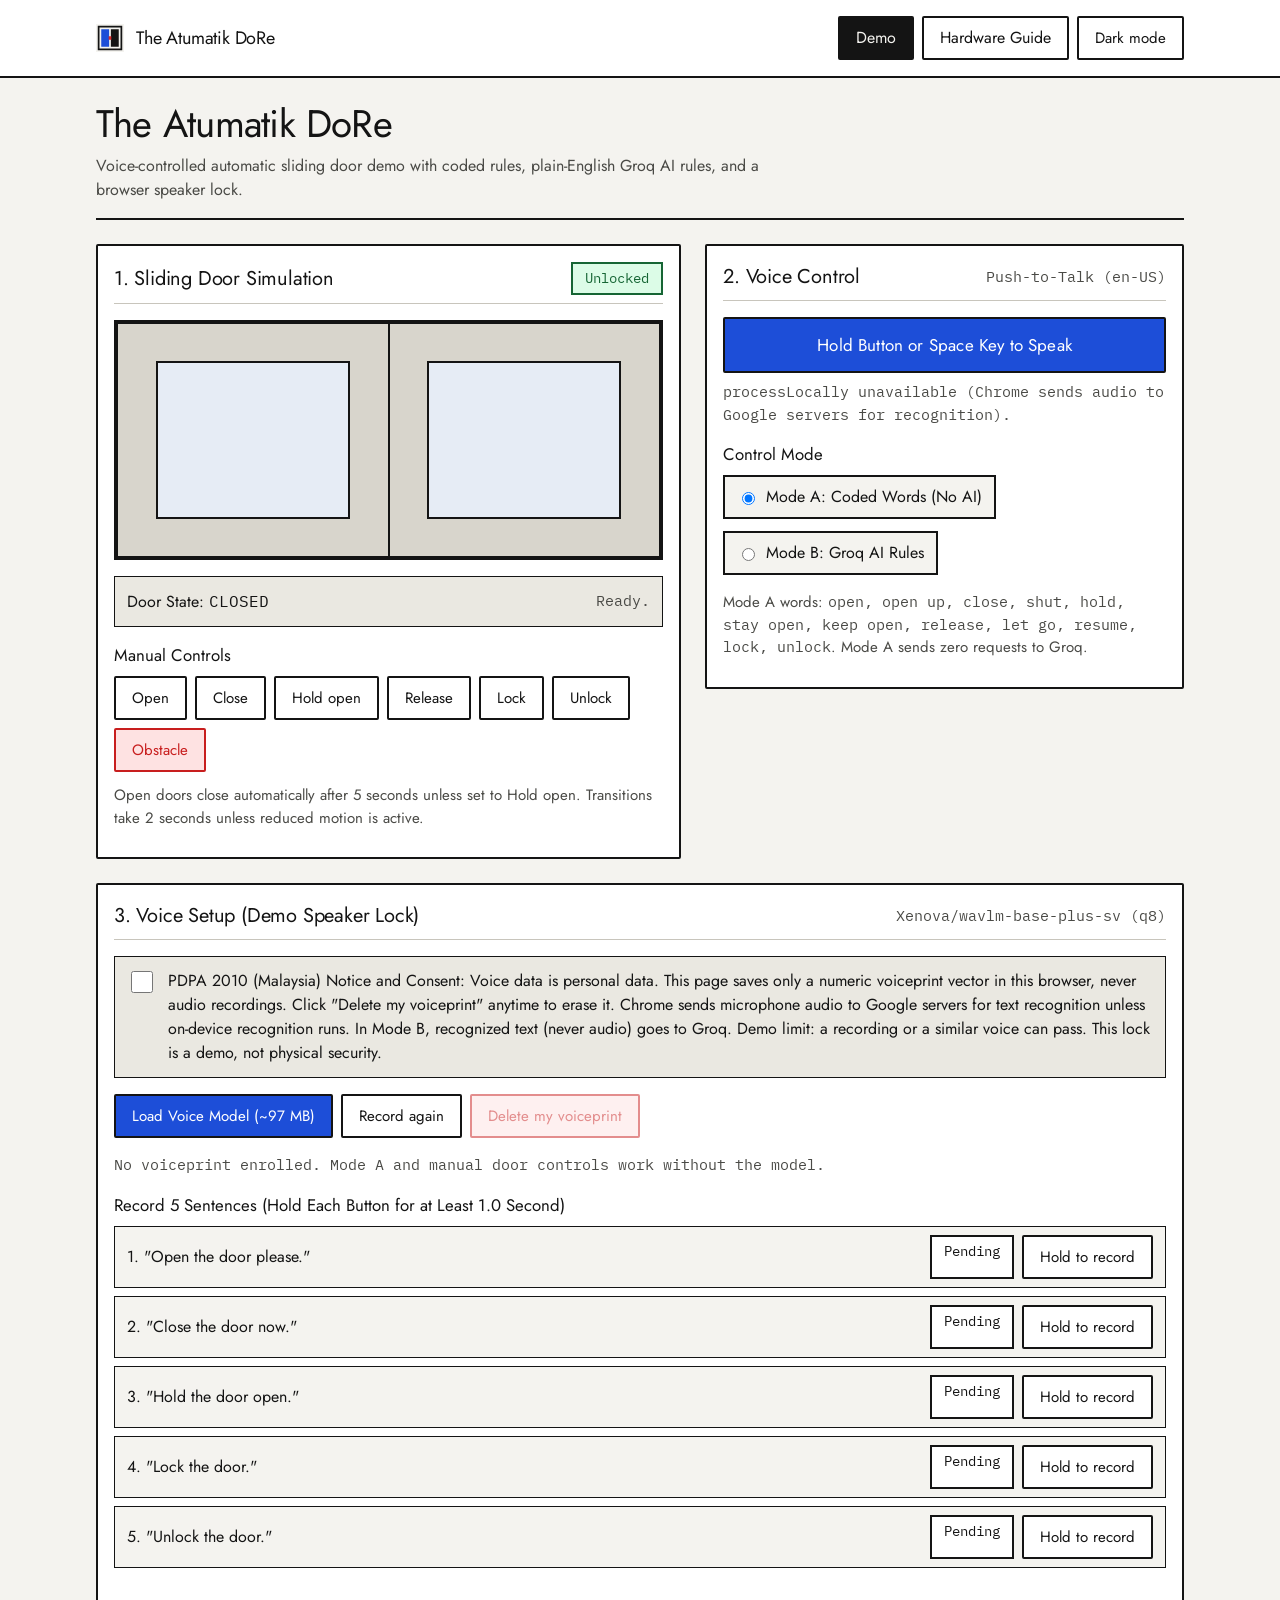
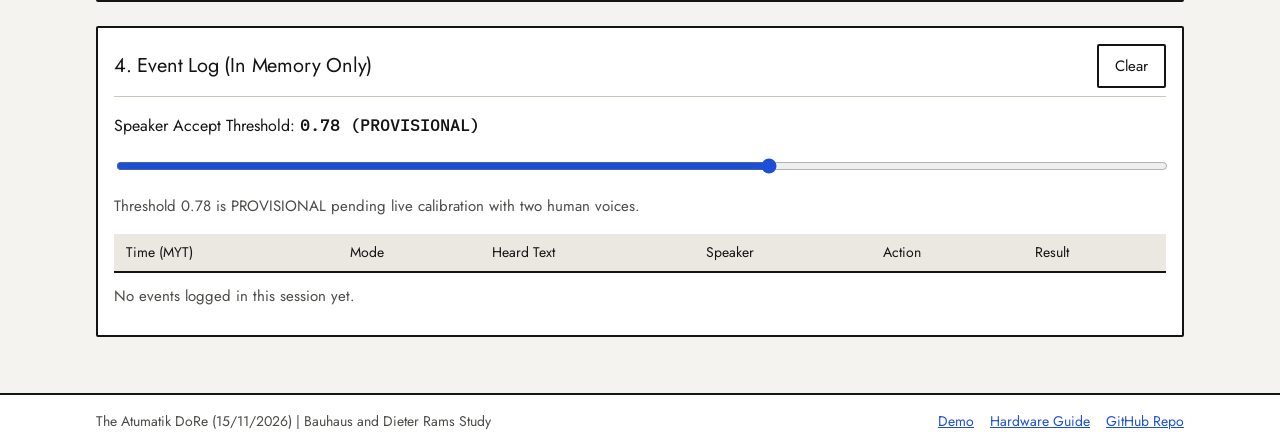
==== index.html @ 08cb5613 "feat: implement door demo, hardware guide, boards, and audit (15/11/2026)" ====
<!DOCTYPE html>
<html lang="en">
<head>
  <meta charset="utf-8">
  <meta name="viewport" content="width=device-width, initial-scale=1">
  <title>The Atumatik DoRe | Voice-Controlled Sliding Door Demo</title>
  <meta name="description" content="Voice-controlled automatic sliding door demo with coded Mode A, Groq AI Mode B, client-side speaker lock, and event log.">
  <meta http-equiv="Content-Security-Policy" content="default-src 'self'; base-uri 'self'; object-src 'none'; script-src 'self' https://cdn.jsdelivr.net blob: 'wasm-unsafe-eval'; style-src 'self'; font-src 'self'; img-src 'self' data:; connect-src 'self' https://cdn.jsdelivr.net https://huggingface.co https://us.aws.cdn.hf.co https://api.groq.com; worker-src 'self' blob:;">
  <link rel="canonical" href="https://adm1sh.github.io/the-atumatik-dore/">
  <link rel="icon" href="assets/favicon.svg" type="image/svg+xml">
  <meta property="og:title" content="The Atumatik DoRe | Voice-Controlled Sliding Door Demo">
  <meta property="og:description" content="Browser demo of a voice-controlled automatic sliding door with fixed rules, Groq AI rules, and a client-side voiceprint lock.">
  <meta property="og:type" content="website">
  <meta property="og:url" content="https://adm1sh.github.io/the-atumatik-dore/">
  <meta property="og:image" content="https://adm1sh.github.io/the-atumatik-dore/assets/og-share.png">
  <meta name="twitter:card" content="summary_large_image">
  <meta name="twitter:title" content="The Atumatik DoRe | Voice-Controlled Sliding Door Demo">
  <meta name="twitter:description" content="Voice-controlled automatic sliding door demo with Mode A, Groq Mode B, and speaker lock.">
  <meta name="twitter:image" content="https://adm1sh.github.io/the-atumatik-dore/assets/og-share.png">
  <link rel="preload" href="assets/fonts/jost-latin.woff2" as="font" type="font/woff2" crossorigin>
  <link rel="preload" href="assets/fonts/ibm-plex-mono-latin.woff2" as="font" type="font/woff2" crossorigin>
  <link rel="stylesheet" href="design/tokens.css">
  <link rel="stylesheet" href="assets/styles.css">
</head>
<body>
  <a class="skip-link" href="#main-content">Skip to main content</a>

  <header class="site-header">
    <div class="header-inner">
      <a class="brand-link" href="index.html">
        <img class="brand-mark" src="assets/favicon.svg" alt="" width="28" height="28">
        <span>The Atumatik DoRe</span>
      </a>
      <div class="header-controls">
        <nav class="main-nav" aria-label="Main navigation">
          <a class="nav-link" href="index.html" aria-current="page">Demo</a>
          <a class="nav-link" href="guide.html">Hardware Guide</a>
        </nav>
        <button id="theme-toggle" type="button" aria-pressed="false">Dark mode</button>
      </div>
    </div>
  </header>

  <main id="main-content" class="container">
    <div class="page-title-block">
      <h1>The Atumatik DoRe</h1>
      <p class="subtitle">Voice-controlled automatic sliding door demo with coded rules, plain-English Groq AI rules, and a browser speaker lock.</p>
    </div>

    <div id="browser-banner" class="banner banner-danger" role="alert" hidden></div>

    <div class="layout-grid">
      <section class="panel" aria-labelledby="door-heading">
        <div class="panel-header">
          <h2 id="door-heading">1. Sliding Door Simulation</h2>
          <span id="door-lock-badge" class="status-badge status-badge-ok">Unlocked</span>
        </div>

        <div id="door-stage" class="door-stage" data-state="CLOSED" aria-hidden="true">
          <div class="door-interior-label">
            <span>Entrance Clear</span>
            <span>Simulated Sensor Active</span>
          </div>
          <div class="door-panel door-panel-left">
            <div class="door-glass"></div>
          </div>
          <div class="door-panel door-panel-right">
            <div class="door-glass"></div>
          </div>
          <div id="door-lock-bar" class="door-lock-bar" hidden>LOCKED</div>
        </div>

        <div class="status-row">
          <div>
            <strong>Door State:</strong>
            <span id="door-state-text" class="mono" aria-live="polite">CLOSED</span>
          </div>
          <div id="door-feedback" class="mono muted" aria-live="polite">Ready.</div>
        </div>

        <h3>Manual Controls</h3>
        <div class="button-grid">
          <button type="button" data-door-action="open">Open</button>
          <button type="button" data-door-action="close">Close</button>
          <button type="button" data-door-action="hold">Hold open</button>
          <button type="button" data-door-action="release">Release</button>
          <button type="button" data-door-action="lock">Lock</button>
          <button type="button" data-door-action="unlock">Unlock</button>
          <button type="button" class="btn-danger" data-door-action="obstacle">Obstacle</button>
        </div>
        <p class="muted mt-3">Open doors close automatically after 5 seconds unless set to Hold open. Transitions take 2 seconds unless reduced motion is active.</p>
      </section>

      <section class="panel" aria-labelledby="voice-control-heading">
        <div class="panel-header">
          <h2 id="voice-control-heading">2. Voice Control</h2>
          <span class="mono muted">Push-to-Talk (en-US)</span>
        </div>

        <div class="field-group">
          <button id="talk-btn" type="button" class="btn-primary btn-talk" aria-pressed="false">
            Hold Button or Space Key to Speak
          </button>
          <p id="local-speech-status" class="muted mono mt-2">Checking speech recognition support...</p>
        </div>

        <div id="talk-status" class="banner" role="status" aria-live="polite" hidden></div>

        <h3>Control Mode</h3>
        <div class="radio-group" role="radiogroup" aria-label="Control Mode">
          <label class="radio-label" for="mode-a-radio">
            <input id="mode-a-radio" type="radio" name="control-mode" value="A" checked>
            <span>Mode A: Coded Words (No AI)</span>
          </label>
          <label class="radio-label" for="mode-b-radio">
            <input id="mode-b-radio" type="radio" name="control-mode" value="B">
            <span>Mode B: Groq AI Rules</span>
          </label>
        </div>

        <p class="muted">Mode A words: <span class="mono">open, open up, close, shut, hold, stay open, keep open, release, let go, resume, lock, unlock</span>. Mode A sends zero requests to Groq.</p>

        <div id="mode-b-panel" hidden>
          <div class="field-group">
            <label for="mode-b-rules">Plain-English Rules</label>
            <textarea id="mode-b-rules" rows="4"></textarea>
            <div class="mt-2">
              <button id="reset-rules-btn" type="button">Reset to example</button>
            </div>
          </div>

          <div class="field-group">
            <label for="groq-key-input">Groq API Key (Saved in This Browser Only)</label>
            <input id="groq-key-input" type="password" autocomplete="off" placeholder="Paste temporary Groq key">
            <div class="button-grid mt-2">
              <button id="save-key-btn" type="button" class="btn-primary">Save key</button>
              <button id="forget-key-btn" type="button" class="btn-danger">Forget key</button>
            </div>
            <p id="groq-key-status" class="muted mono mt-2">No Groq key saved.</p>
            <p class="muted">Create a temporary key only for this demo at <a href="https://console.groq.com/keys" target="_blank" rel="noopener noreferrer">console.groq.com/keys</a> and delete it afterward. Anyone using this browser profile can read saved browser keys.</p>
          </div>
        </div>
      </section>
    </div>

    <section class="panel panel-spaced" aria-labelledby="voice-setup-heading">
      <div class="panel-header">
        <h2 id="voice-setup-heading">3. Voice Setup (Demo Speaker Lock)</h2>
        <span class="mono muted">Xenova/wavlm-base-plus-sv (q8)</span>
      </div>

      <div class="checkbox-row">
        <input id="pdpa-consent" type="checkbox">
        <label for="pdpa-consent">
          <strong>PDPA 2010 (Malaysia) Notice and Consent:</strong> Voice data is personal data. This page saves only a numeric voiceprint vector in this browser, never audio recordings. Click "Delete my voiceprint" anytime to erase it. Chrome sends microphone audio to Google servers for text recognition unless on-device recognition runs. In Mode B, recognized text (never audio) goes to Groq. Demo limit: a recording or a similar voice can pass. This lock is a demo, not physical security.
        </label>
      </div>

      <div class="field-group">
        <div class="button-grid">
          <button id="load-model-btn" type="button" class="btn-primary">Load Voice Model (~97 MB)</button>
          <button id="rerecord-btn" type="button">Record again</button>
          <button id="delete-voiceprint-btn" type="button" class="btn-danger">Delete my voiceprint</button>
        </div>
      </div>

      <div id="model-progress-wrap" class="field-group" hidden>
        <progress id="model-progress-bar" max="100" value="0"></progress>
        <p id="model-progress-text" class="mono muted mt-1">Waiting...</p>
      </div>

      <p id="voiceprint-status" class="mono muted" aria-live="polite">No voiceprint enrolled.</p>

      <h3>Record 5 Sentences (Hold Each Button for at Least 1.0 Second)</h3>
      <ul id="enrolment-list" class="sentence-list"></ul>
    </section>

    <section class="panel panel-spaced" aria-labelledby="log-heading">
      <div class="panel-header">
        <h2 id="log-heading">4. Event Log (In Memory Only)</h2>
        <button id="clear-log-btn" type="button">Clear</button>
      </div>

      <div class="field-group">
        <label for="threshold-slider">
          Speaker Accept Threshold:
          <span id="threshold-value-label" class="mono">0.78 (PROVISIONAL)</span>
        </label>
        <input id="threshold-slider" type="range" min="0.50" max="0.95" step="0.01" value="0.78">
        <p class="muted">Threshold 0.78 is PROVISIONAL pending live calibration with two human voices.</p>
      </div>

      <div class="table-wrap">
        <table>
          <thead>
            <tr>
              <th scope="col">Time (MYT)</th>
              <th scope="col">Mode</th>
              <th scope="col">Heard Text</th>
              <th scope="col">Speaker</th>
              <th scope="col">Action</th>
              <th scope="col">Result</th>
            </tr>
          </thead>
          <tbody id="event-log-body"></tbody>
        </table>
      </div>
      <p id="event-log-empty" class="muted mt-3">No events logged in this session yet.</p>
    </section>
  </main>

  <footer class="site-footer">
    <div class="footer-inner">
      <span>The Atumatik DoRe (15/11/2026) | Bauhaus and Dieter Rams Study</span>
      <div class="footer-links">
        <a href="index.html">Demo</a>
        <a href="guide.html">Hardware Guide</a>
        <a href="https://github.com/ADM1SH/the-atumatik-dore" target="_blank" rel="noopener noreferrer">GitHub Repo</a>
      </div>
    </div>
  </footer>

  <script type="module" src="src/app.js"></script>
</body>
</html>
---- design/tokens.css ----
/* Bauhaus + Dieter Rams Design Tokens */

@font-face {
  font-family: "Jost";
  src: url("../assets/fonts/jost-latin.woff2") format("woff2");
  font-weight: 400 700;
  font-style: normal;
  font-display: optional;
}

@font-face {
  font-family: "IBM Plex Mono";
  src: url("../assets/fonts/ibm-plex-mono-latin.woff2") format("woff2");
  font-weight: 400 500;
  font-style: normal;
  font-display: optional;
}

:root {
  --font-sans: "Jost", system-ui, -apple-system, sans-serif;
  --font-mono: "IBM Plex Mono", ui-monospace, monospace;

  --bg: #F4F3EF;
  --surface: #FFFFFF;
  --surface-alt: #EAE8E1;
  --ink: #141414;
  --ink-muted: #4A4A46;
  --border: #141414;
  --border-subtle: #C8C5BC;

  --accent-primary: #1D4ED8;
  --accent-primary-ink: #FFFFFF;
  --accent-danger: #C81E1E;
  --accent-danger-bg: #FEE2E2;
  --accent-warn: #92400E;
  --accent-warn-bg: #FEF3C7;
  --accent-ok: #166534;
  --accent-ok-bg: #DCFCE7;

  --door-frame: #141414;
  --door-panel: #D8D5CC;
  --door-glass: #E6ECF5;
  --door-interior: #222220;

  --space-1: 4px;
  --space-2: 8px;
  --space-3: 12px;
  --space-4: 16px;
  --space-6: 24px;
  --space-8: 32px;

  --radius: 2px;
  --border-w: 2px;
  --touch-min: 44px;
  --focus-ring: 3px solid #1D4ED8;
}

[data-theme="dark"] {
  --bg: #101010;
  --surface: #1A1A1A;
  --surface-alt: #242424;
  --ink: #F4F3EF;
  --ink-muted: #B8B6AE;
  --border: #52524C;
  --border-subtle: #32322E;

  --accent-primary: #60A5FA;
  --accent-primary-ink: #0B1120;
  --accent-danger: #F87171;
  --accent-danger-bg: #3B1214;
  --accent-warn: #FBBF24;
  --accent-warn-bg: #362507;
  --accent-ok: #4ADE80;
  --accent-ok-bg: #0D331B;

  --door-frame: #F4F3EF;
  --door-panel: #2E2E2A;
  --door-glass: #1E293B;
  --door-interior: #070707;

  --focus-ring: 3px solid #60A5FA;
}
---- assets/styles.css ----
*,
*::before,
*::after {
  box-sizing: border-box;
}

html {
  font-size: 16px;
  -webkit-text-size-adjust: 100%;
}

body {
  margin: 0;
  font-family: var(--font-sans);
  background-color: var(--bg);
  color: var(--ink);
  line-height: 1.5;
  overflow-x: hidden;
}

:focus-visible {
  outline: var(--focus-ring);
  outline-offset: 2px;
}

.skip-link {
  position: absolute;
  left: -9999px;
  top: 0;
  padding: var(--space-3) var(--space-4);
  background: var(--accent-primary);
  color: var(--accent-primary-ink);
  font-weight: 700;
  z-index: 100;
}

.skip-link:focus {
  left: var(--space-4);
  top: var(--space-4);
}

.site-header {
  border-bottom: var(--border-w) solid var(--border);
  background: var(--surface);
}

.header-inner {
  max-width: 1120px;
  margin: 0 auto;
  padding: var(--space-4);
  display: flex;
  flex-wrap: wrap;
  align-items: center;
  justify-content: space-between;
  gap: var(--space-3);
}

.brand-link {
  display: inline-flex;
  align-items: center;
  gap: var(--space-3);
  text-decoration: none;
  color: var(--ink);
  font-weight: 700;
  font-size: 1.125rem;
  letter-spacing: -0.01em;
}

.brand-mark {
  width: 28px;
  height: 28px;
  flex-shrink: 0;
}

.header-controls {
  display: flex;
  flex-wrap: wrap;
  align-items: center;
  gap: var(--space-2);
}

.main-nav {
  display: flex;
  align-items: center;
  gap: var(--space-2);
}

.nav-link {
  display: inline-flex;
  align-items: center;
  min-height: var(--touch-min);
  padding: 0 var(--space-4);
  border: var(--border-w) solid var(--border);
  border-radius: var(--radius);
  text-decoration: none;
  color: var(--ink);
  font-weight: 500;
  background: var(--surface);
}

.nav-link[aria-current="page"] {
  background: var(--ink);
  color: var(--bg);
}

.container {
  max-width: 1120px;
  margin: 0 auto;
  padding: var(--space-6) var(--space-4);
}

.page-title-block {
  margin-bottom: var(--space-6);
  padding-bottom: var(--space-4);
  border-bottom: var(--border-w) solid var(--border);
}

h1 {
  margin: 0 0 var(--space-2) 0;
  font-size: clamp(1.75rem, 3vw, 2.5rem);
  font-weight: 700;
  line-height: 1.15;
  letter-spacing: -0.02em;
}

h2 {
  margin: 0 0 var(--space-3) 0;
  font-size: 1.25rem;
  font-weight: 700;
  letter-spacing: -0.01em;
}

h3 {
  margin: var(--space-4) 0 var(--space-2) 0;
  font-size: 1.05rem;
  font-weight: 700;
}

p {
  margin: 0 0 var(--space-3) 0;
}

.subtitle {
  color: var(--ink-muted);
  max-width: 68ch;
  margin: 0;
}

.banner {
  padding: var(--space-3) var(--space-4);
  border: var(--border-w) solid var(--border);
  margin-bottom: var(--space-4);
  font-weight: 500;
}

.banner-warn {
  background: var(--accent-warn-bg);
  color: var(--accent-warn);
  border-color: var(--accent-warn);
}

.banner-danger {
  background: var(--accent-danger-bg);
  color: var(--accent-danger);
  border-color: var(--accent-danger);
}

.banner-ok {
  background: var(--accent-ok-bg);
  color: var(--accent-ok);
  border-color: var(--accent-ok);
}

.layout-grid {
  display: grid;
  grid-template-columns: 1fr;
  gap: var(--space-6);
}

@media (min-width: 860px) {
  .layout-grid {
    grid-template-columns: 1.1fr 0.9fr;
    align-items: start;
  }
}

.panel {
  background: var(--surface);
  border: var(--border-w) solid var(--border);
  border-radius: var(--radius);
  padding: var(--space-4);
}

.panel-spaced {
  margin-top: var(--space-6);
}

.panel-header {
  display: flex;
  flex-wrap: wrap;
  align-items: center;
  justify-content: space-between;
  gap: var(--space-2);
  margin-bottom: var(--space-4);
  padding-bottom: var(--space-2);
  border-bottom: 1px solid var(--border-subtle);
}

.panel-header h2 {
  margin: 0;
}

.mono {
  font-family: var(--font-mono);
  font-variant-numeric: tabular-nums;
}

.muted {
  color: var(--ink-muted);
  font-size: 0.9375rem;
}

/* Sliding Door Stage */
.door-stage {
  position: relative;
  height: 240px;
  border: var(--border-w) solid var(--door-frame);
  background: var(--door-interior);
  overflow: hidden;
  display: flex;
  align-items: stretch;
  justify-content: center;
  margin-bottom: var(--space-4);
}

.door-interior-label {
  position: absolute;
  inset: 0;
  display: flex;
  flex-direction: column;
  align-items: center;
  justify-content: center;
  color: #F4F3EF;
  font-family: var(--font-mono);
  font-size: 0.875rem;
  letter-spacing: 0.08em;
  text-transform: uppercase;
  pointer-events: none;
}

.door-panel {
  position: relative;
  width: 50%;
  height: 100%;
  background: var(--door-panel);
  border: var(--border-w) solid var(--door-frame);
  display: flex;
  align-items: center;
  justify-content: center;
  transition: transform 2s cubic-bezier(0.22, 1, 0.36, 1);
  z-index: 2;
}

.door-panel-left {
  border-right-width: 1px;
  transform: translateX(0%);
}

.door-panel-right {
  border-left-width: 1px;
  transform: translateX(0%);
}

.door-stage[data-state="OPENING"] .door-panel-left,
.door-stage[data-state="OPEN"] .door-panel-left,
.door-stage[data-state="HOLD"] .door-panel-left {
  transform: translateX(-86%);
}

.door-stage[data-state="OPENING"] .door-panel-right,
.door-stage[data-state="OPEN"] .door-panel-right,
.door-stage[data-state="HOLD"] .door-panel-right {
  transform: translateX(86%);
}

.door-stage[data-state="CLOSING"] .door-panel-left,
.door-stage[data-state="CLOSED"] .door-panel-left,
.door-stage[data-state="CLOSING"] .door-panel-right,
.door-stage[data-state="CLOSED"] .door-panel-right {
  transform: translateX(0%);
}

.door-glass {
  width: 72%;
  height: 68%;
  background: var(--door-glass);
  border: 2px solid var(--door-frame);
}

.door-lock-bar {
  position: absolute;
  top: 50%;
  left: 50%;
  transform: translate(-50%, -50%);
  padding: var(--space-1) var(--space-3);
  background: var(--accent-danger);
  color: #FFFFFF;
  font-family: var(--font-mono);
  font-weight: 700;
  font-size: 0.875rem;
  letter-spacing: 0.06em;
  z-index: 3;
}

.status-row {
  display: flex;
  flex-wrap: wrap;
  align-items: center;
  justify-content: space-between;
  gap: var(--space-3);
  margin-bottom: var(--space-4);
  padding: var(--space-3);
  background: var(--surface-alt);
  border: 1px solid var(--border);
}

.status-badge {
  display: inline-block;
  padding: var(--space-1) var(--space-3);
  border: var(--border-w) solid var(--border);
  font-family: var(--font-mono);
  font-weight: 500;
  font-size: 0.875rem;
  background: var(--surface);
}

.status-badge-danger {
  border-color: var(--accent-danger);
  color: var(--accent-danger);
  background: var(--accent-danger-bg);
}

.status-badge-ok {
  border-color: var(--accent-ok);
  color: var(--accent-ok);
  background: var(--accent-ok-bg);
}

.status-badge-warn {
  border-color: var(--accent-warn);
  color: var(--accent-warn);
  background: var(--accent-warn-bg);
}

/* Buttons & Controls */
button,
.btn {
  display: inline-flex;
  align-items: center;
  justify-content: center;
  min-height: var(--touch-min);
  min-width: var(--touch-min);
  padding: var(--space-2) var(--space-4);
  font-family: var(--font-sans);
  font-size: 0.9375rem;
  font-weight: 600;
  color: var(--ink);
  background: var(--surface);
  border: var(--border-w) solid var(--border);
  border-radius: var(--radius);
  cursor: pointer;
}

button:hover:not(:disabled) {
  background: var(--surface-alt);
}

button:disabled {
  opacity: 0.5;
  cursor: not-allowed;
}

.btn-primary {
  background: var(--accent-primary);
  color: var(--accent-primary-ink);
  border-color: var(--border);
}

.btn-primary:hover:not(:disabled) {
  filter: brightness(0.95);
  background: var(--accent-primary);
}

.btn-danger {
  background: var(--accent-danger-bg);
  color: var(--accent-danger);
  border-color: var(--accent-danger);
}

.btn-talk {
  width: 100%;
  min-height: 56px;
  font-size: 1.0625rem;
  letter-spacing: 0.01em;
}

.btn-talk.is-recording {
  background: var(--accent-danger);
  color: #FFFFFF;
}

.button-grid {
  display: flex;
  flex-wrap: wrap;
  gap: var(--space-2);
}

.destructive-row {
  margin-top: var(--space-4);
  padding-top: var(--space-3);
  border-top: 1px solid var(--border-subtle);
  display: flex;
  flex-wrap: wrap;
  gap: var(--space-3);
}

.field-group {
  margin-bottom: var(--space-4);
}

label {
  display: block;
  font-weight: 600;
  margin-bottom: var(--space-1);
}

input[type="password"],
input[type="text"],
textarea {
  width: 100%;
  min-height: var(--touch-min);
  padding: var(--space-2) var(--space-3);
  font-family: var(--font-mono);
  font-size: 0.875rem;
  color: var(--ink);
  background: var(--bg);
  border: var(--border-w) solid var(--border);
  border-radius: var(--radius);
}

textarea {
  min-height: 96px;
  resize: vertical;
  line-height: 1.45;
}

input[type="range"] {
  width: 100%;
  min-height: var(--touch-min);
  accent-color: var(--accent-primary);
}

.radio-group {
  display: flex;
  flex-wrap: wrap;
  gap: var(--space-3);
  margin-bottom: var(--space-4);
}

.radio-label {
  display: inline-flex;
  align-items: center;
  gap: var(--space-2);
  min-height: var(--touch-min);
  padding: var(--space-2) var(--space-3);
  border: var(--border-w) solid var(--border);
  background: var(--bg);
  cursor: pointer;
  margin-bottom: 0;
}

.checkbox-row {
  display: flex;
  align-items: flex-start;
  gap: var(--space-3);
  padding: var(--space-3);
  background: var(--surface-alt);
  border: 1px solid var(--border);
  margin-bottom: var(--space-4);
}

.checkbox-row input[type="checkbox"] {
  width: 22px;
  height: 22px;
  margin-top: 2px;
  flex-shrink: 0;
  accent-color: var(--accent-primary);
}

.checkbox-row label {
  margin: 0;
  font-weight: 500;
}

progress {
  width: 100%;
  height: 14px;
  border: 1px solid var(--border);
  background: var(--surface-alt);
  accent-color: var(--accent-primary);
}

.sentence-list {
  list-style: none;
  padding: 0;
  margin: 0 0 var(--space-4) 0;
  display: grid;
  gap: var(--space-2);
}

.sentence-item {
  display: flex;
  flex-wrap: wrap;
  align-items: center;
  justify-content: space-between;
  gap: var(--space-2);
  padding: var(--space-2) var(--space-3);
  border: 1px solid var(--border);
  background: var(--bg);
}

/* Event Log Table */
.table-wrap {
  width: 100%;
  overflow-x: auto;
}

table {
  width: 100%;
  border-collapse: collapse;
  font-size: 0.875rem;
}

th,
td {
  text-align: left;
  padding: var(--space-2) var(--space-3);
  border-bottom: 1px solid var(--border-subtle);
  vertical-align: top;
}

th {
  font-weight: 700;
  border-bottom: var(--border-w) solid var(--border);
  background: var(--surface-alt);
}

.log-row-rejected {
  background: var(--accent-danger-bg);
  border-left: 4px solid var(--accent-danger);
}

.code-block {
  font-family: var(--font-mono);
  font-size: 0.8125rem;
  background: var(--surface-alt);
  border: 1px solid var(--border);
  padding: var(--space-3);
  overflow-x: auto;
  white-space: pre;
  margin: var(--space-3) 0;
}

.safety-box {
  padding: var(--space-4);
  border: var(--border-w) solid var(--accent-danger);
  background: var(--accent-danger-bg);
  margin: var(--space-4) 0;
}

.site-footer {
  border-top: var(--border-w) solid var(--border);
  background: var(--surface);
  margin-top: var(--space-8);
}

.footer-inner {
  max-width: 1120px;
  margin: 0 auto;
  padding: var(--space-4);
  display: flex;
  flex-wrap: wrap;
  justify-content: space-between;
  gap: var(--space-3);
  font-size: 0.875rem;
  color: var(--ink-muted);
}

.footer-links {
  display: flex;
  flex-wrap: wrap;
  gap: var(--space-4);
}

a {
  color: var(--accent-primary);
}

.mt-1 { margin-top: var(--space-1); }
.mt-2 { margin-top: var(--space-2); }
.mt-3 { margin-top: var(--space-3); }

@media (prefers-reduced-motion: reduce) {
  .door-panel {
    transition: none;
  }
}
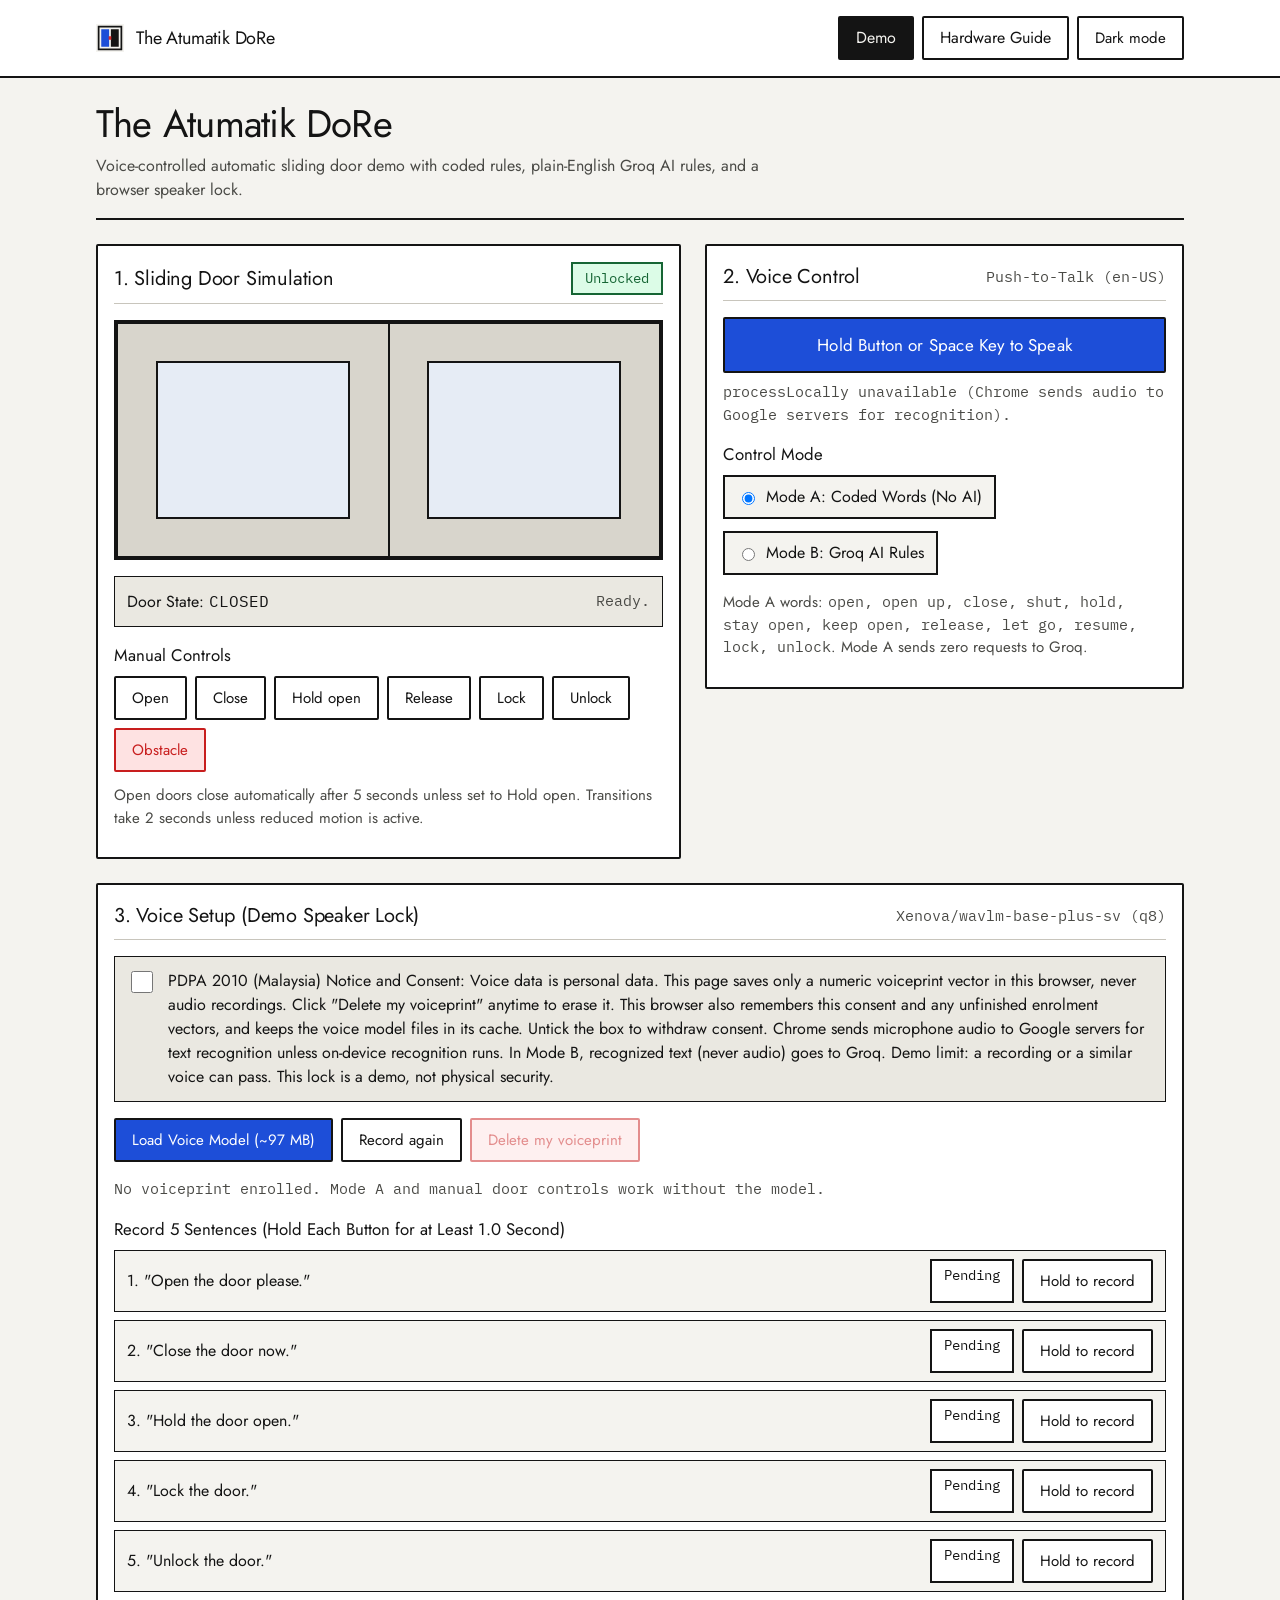
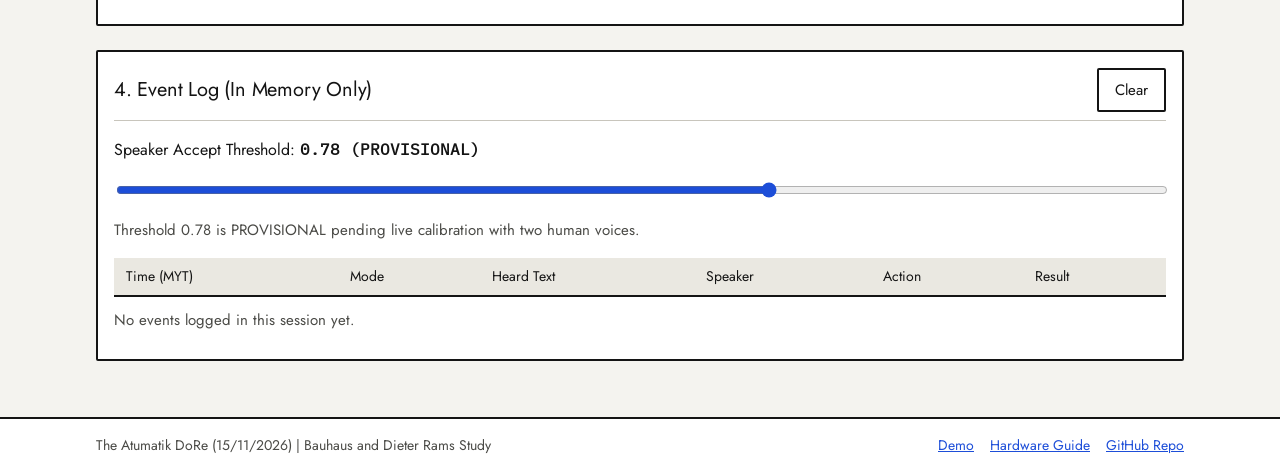
==== commit 1225c431: "fix: save voice setup state per device across reloads Consent, unfinished enrolment vectors, and the" ====
--- a/index.html
+++ b/index.html
@@ -152,7 +152,7 @@
       <div class="checkbox-row">
         <input id="pdpa-consent" type="checkbox">
         <label for="pdpa-consent">
-          <strong>PDPA 2010 (Malaysia) Notice and Consent:</strong> Voice data is personal data. This page saves only a numeric voiceprint vector in this browser, never audio recordings. Click "Delete my voiceprint" anytime to erase it. Chrome sends microphone audio to Google servers for text recognition unless on-device recognition runs. In Mode B, recognized text (never audio) goes to Groq. Demo limit: a recording or a similar voice can pass. This lock is a demo, not physical security.
+          <strong>PDPA 2010 (Malaysia) Notice and Consent:</strong> Voice data is personal data. This page saves only a numeric voiceprint vector in this browser, never audio recordings. Click "Delete my voiceprint" anytime to erase it. This browser also remembers this consent and any unfinished enrolment vectors, and keeps the voice model files in its cache. Untick the box to withdraw consent. Chrome sends microphone audio to Google servers for text recognition unless on-device recognition runs. In Mode B, recognized text (never audio) goes to Groq. Demo limit: a recording or a similar voice can pass. This lock is a demo, not physical security.
         </label>
       </div>
 
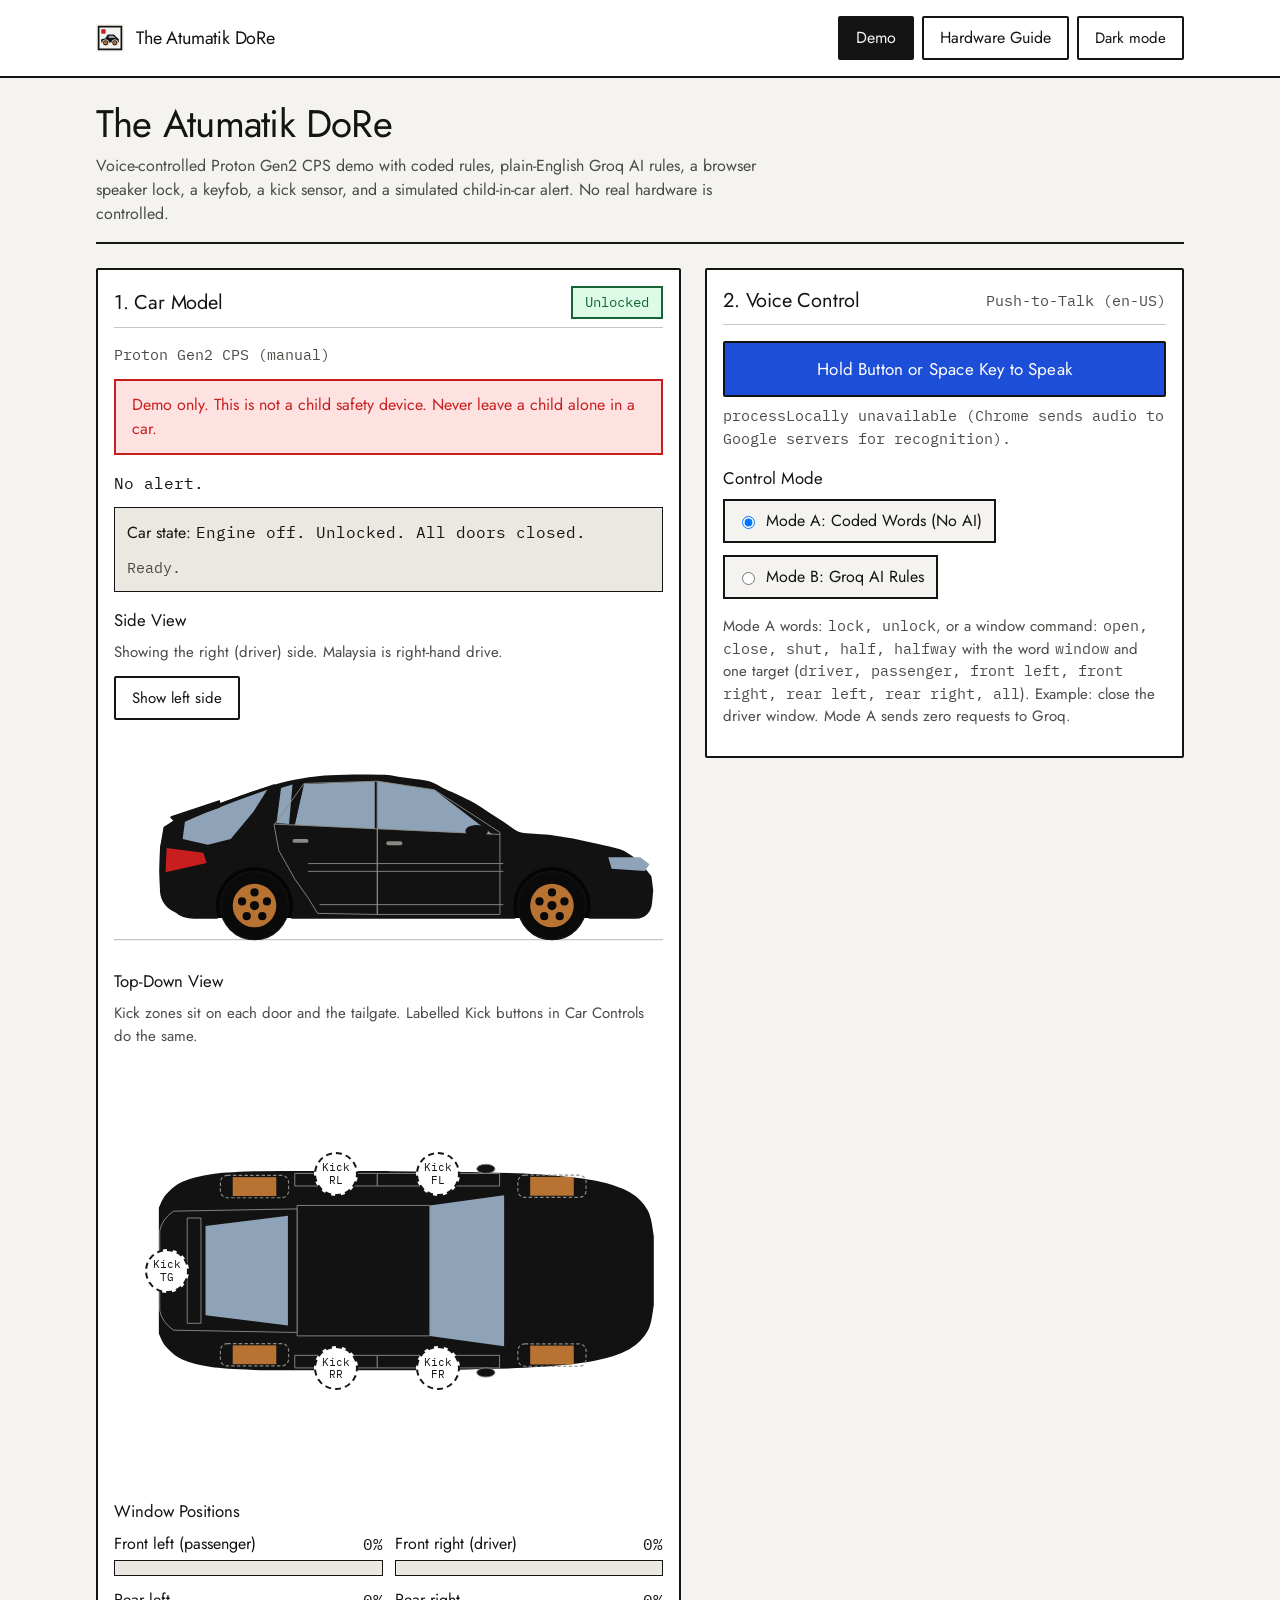
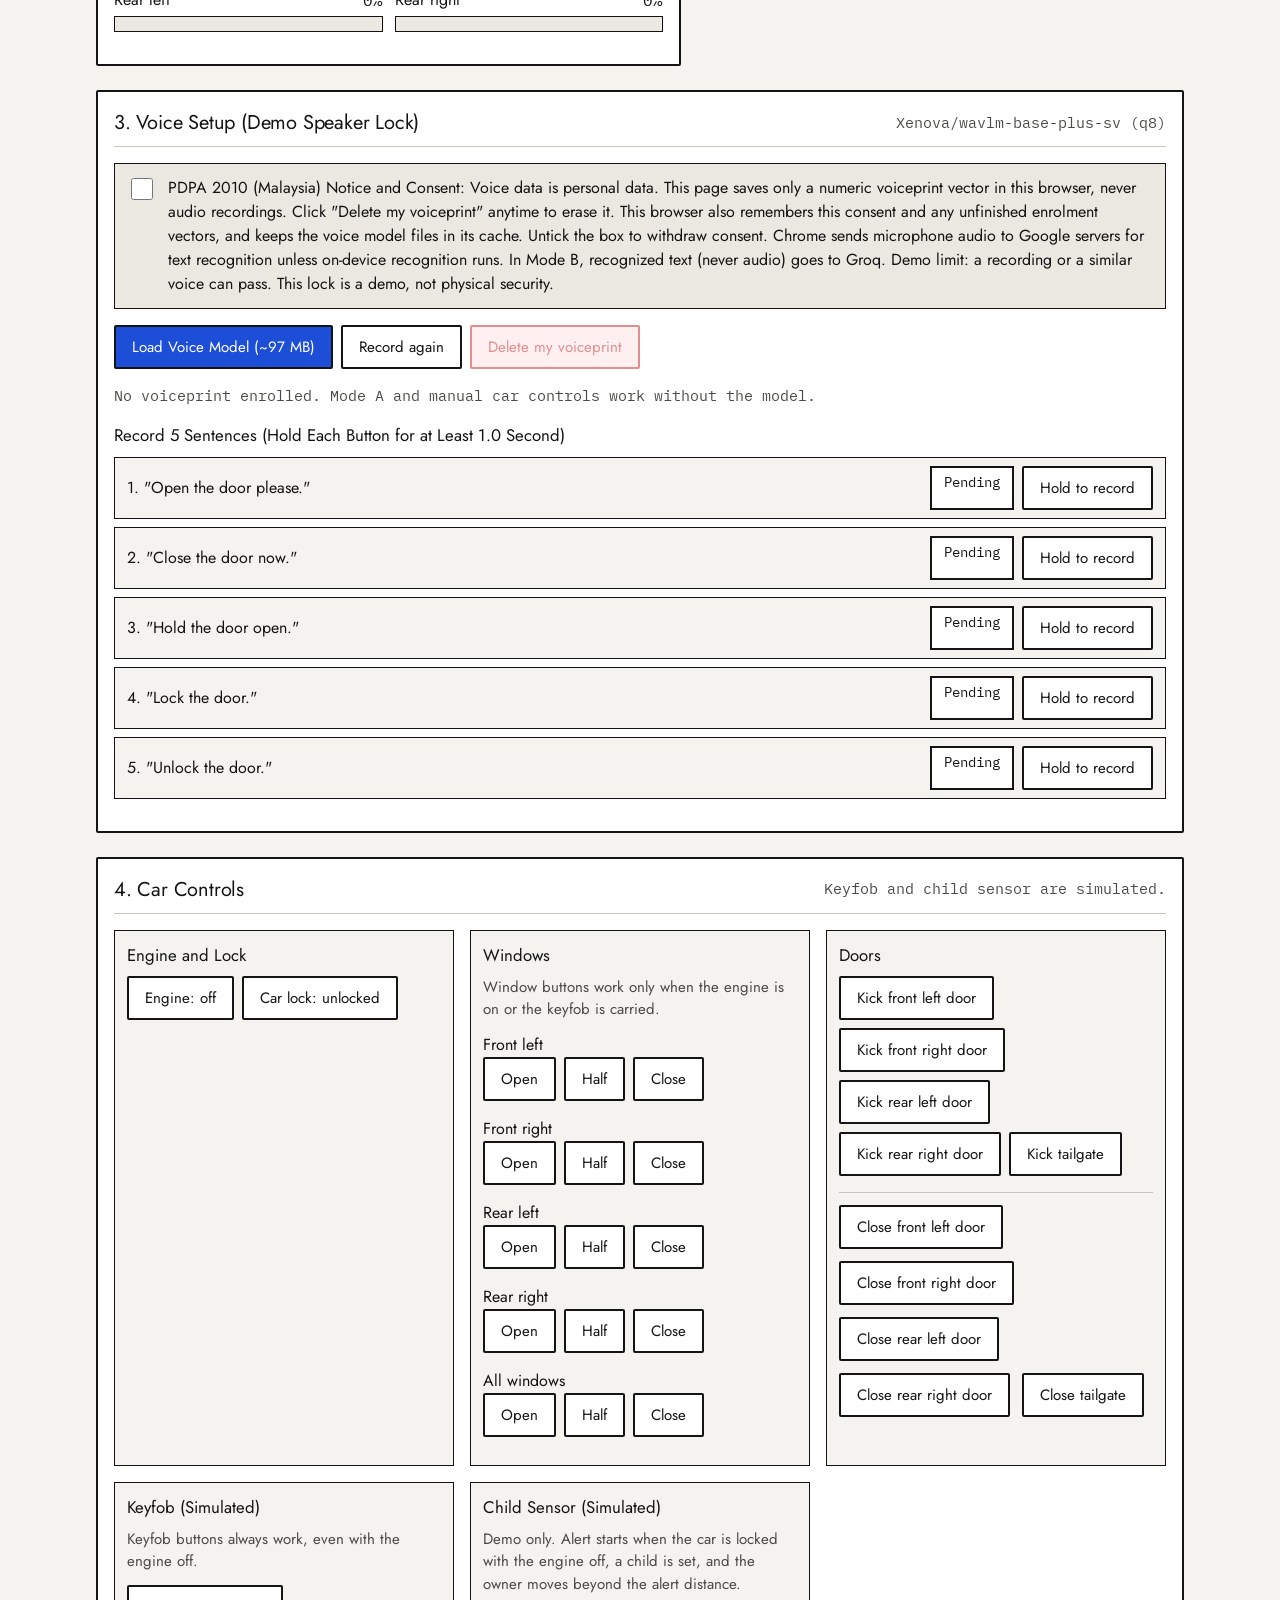
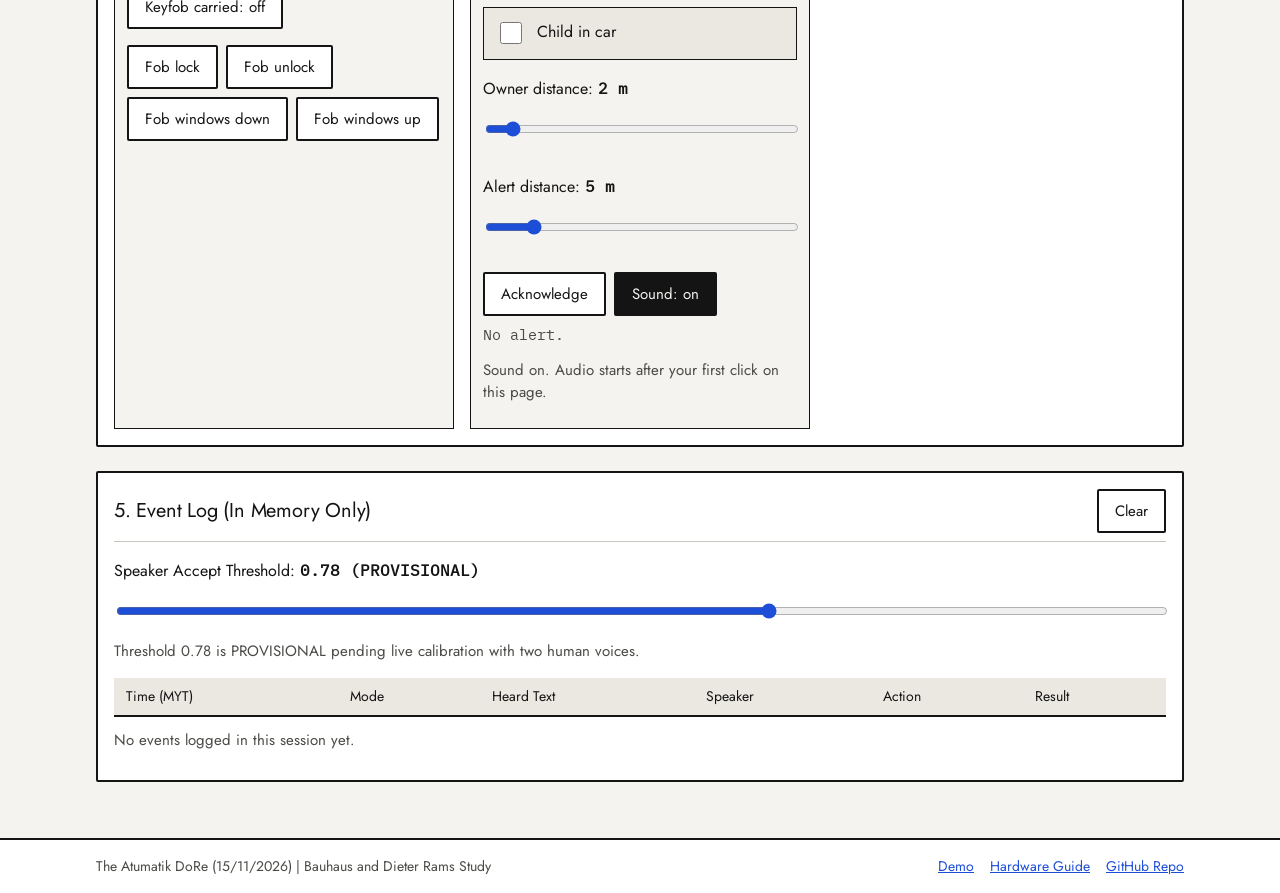
==== commit 59606a7d: "feat: replace sliding door with Proton Gen2 CPS car demo Adds car SVG views, car state rules, window" ====
--- a/index.html
+++ b/index.html
@@ -3,19 +3,19 @@
 <head>
   <meta charset="utf-8">
   <meta name="viewport" content="width=device-width, initial-scale=1">
-  <title>The Atumatik DoRe | Voice-Controlled Sliding Door Demo</title>
-  <meta name="description" content="Voice-controlled automatic sliding door demo with coded Mode A, Groq AI Mode B, client-side speaker lock, and event log.">
+  <title>The Atumatik DoRe | Voice-Controlled Car Demo</title>
+  <meta name="description" content="Voice-controlled Proton Gen2 CPS demo with windows, keyfob, kick sensor, child-in-car alert, coded Mode A, Groq Mode B, and speaker lock.">
   <meta http-equiv="Content-Security-Policy" content="default-src 'self'; base-uri 'self'; object-src 'none'; script-src 'self' https://cdn.jsdelivr.net blob: 'wasm-unsafe-eval'; style-src 'self'; font-src 'self'; img-src 'self' data:; connect-src 'self' https://cdn.jsdelivr.net https://huggingface.co https://us.aws.cdn.hf.co https://api.groq.com; worker-src 'self' blob:;">
   <link rel="canonical" href="https://adm1sh.github.io/the-atumatik-dore/">
   <link rel="icon" href="assets/favicon.svg" type="image/svg+xml">
-  <meta property="og:title" content="The Atumatik DoRe | Voice-Controlled Sliding Door Demo">
-  <meta property="og:description" content="Browser demo of a voice-controlled automatic sliding door with fixed rules, Groq AI rules, and a client-side voiceprint lock.">
+  <meta property="og:title" content="The Atumatik DoRe | Voice-Controlled Car Demo">
+  <meta property="og:description" content="Browser demo of voice-controlled car windows, a keyfob, a kick sensor, and a simulated child-in-car alert. No real hardware is controlled.">
   <meta property="og:type" content="website">
   <meta property="og:url" content="https://adm1sh.github.io/the-atumatik-dore/">
   <meta property="og:image" content="https://adm1sh.github.io/the-atumatik-dore/assets/og-share.png">
   <meta name="twitter:card" content="summary_large_image">
-  <meta name="twitter:title" content="The Atumatik DoRe | Voice-Controlled Sliding Door Demo">
-  <meta name="twitter:description" content="Voice-controlled automatic sliding door demo with Mode A, Groq Mode B, and speaker lock.">
+  <meta name="twitter:title" content="The Atumatik DoRe | Voice-Controlled Car Demo">
+  <meta name="twitter:description" content="Voice-controlled Proton Gen2 CPS demo with Mode A, Groq Mode B, and speaker lock.">
   <meta name="twitter:image" content="https://adm1sh.github.io/the-atumatik-dore/assets/og-share.png">
   <link rel="preload" href="assets/fonts/jost-latin.woff2" as="font" type="font/woff2" crossorigin>
   <link rel="preload" href="assets/fonts/ibm-plex-mono-latin.woff2" as="font" type="font/woff2" crossorigin>
@@ -44,51 +44,161 @@
   <main id="main-content" class="container">
     <div class="page-title-block">
       <h1>The Atumatik DoRe</h1>
-      <p class="subtitle">Voice-controlled automatic sliding door demo with coded rules, plain-English Groq AI rules, and a browser speaker lock.</p>
+      <p class="subtitle">Voice-controlled Proton Gen2 CPS demo with coded rules, plain-English Groq AI rules, a browser speaker lock, a keyfob, a kick sensor, and a simulated child-in-car alert. No real hardware is controlled.</p>
     </div>
 
     <div id="browser-banner" class="banner banner-danger" role="alert" hidden></div>
 
     <div class="layout-grid">
-      <section class="panel" aria-labelledby="door-heading">
+      <section id="car-model" class="panel" aria-labelledby="car-heading">
         <div class="panel-header">
-          <h2 id="door-heading">1. Sliding Door Simulation</h2>
-          <span id="door-lock-badge" class="status-badge status-badge-ok">Unlocked</span>
-        </div>
-
-        <div id="door-stage" class="door-stage" data-state="CLOSED" aria-hidden="true">
-          <div class="door-interior-label">
-            <span>Entrance Clear</span>
-            <span>Simulated Sensor Active</span>
-          </div>
-          <div class="door-panel door-panel-left">
-            <div class="door-glass"></div>
-          </div>
-          <div class="door-panel door-panel-right">
-            <div class="door-glass"></div>
-          </div>
-          <div id="door-lock-bar" class="door-lock-bar" hidden>LOCKED</div>
-        </div>
+          <h2 id="car-heading">1. Car Model</h2>
+          <span id="car-lock-badge" class="status-badge status-badge-ok">Unlocked</span>
+        </div>
+
+        <p class="mono muted">Proton Gen2 CPS (manual)</p>
+        <p class="safety-line" role="note">Demo only. This is not a child safety device. Never leave a child alone in a car.</p>
+
+        <div id="alert-banner" class="banner banner-danger" role="alert" hidden><span class="alert-icon" aria-hidden="true">!</span> <span id="alert-banner-text"></span></div>
+        <p id="alert-countdown" class="mono" role="timer">No alert.</p>
 
         <div class="status-row">
           <div>
-            <strong>Door State:</strong>
-            <span id="door-state-text" class="mono" aria-live="polite">CLOSED</span>
-          </div>
-          <div id="door-feedback" class="mono muted" aria-live="polite">Ready.</div>
-        </div>
-
-        <h3>Manual Controls</h3>
-        <div class="button-grid">
-          <button type="button" data-door-action="open">Open</button>
-          <button type="button" data-door-action="close">Close</button>
-          <button type="button" data-door-action="hold">Hold open</button>
-          <button type="button" data-door-action="release">Release</button>
-          <button type="button" data-door-action="lock">Lock</button>
-          <button type="button" data-door-action="unlock">Unlock</button>
-          <button type="button" class="btn-danger" data-door-action="obstacle">Obstacle</button>
-        </div>
-        <p class="muted mt-3">Open doors close automatically after 5 seconds unless set to Hold open. Transitions take 2 seconds unless reduced motion is active.</p>
+            <strong>Car state:</strong>
+            <span id="car-state-text" class="mono" aria-live="polite">Engine off. Unlocked. All doors closed.</span>
+          </div>
+          <div id="car-feedback" class="mono muted" aria-live="polite">Ready.</div>
+        </div>
+
+        <h3>Side View</h3>
+        <p id="side-view-label" class="muted">Showing the right (driver) side. Malaysia is right-hand drive.</p>
+        <div class="field-group">
+          <button id="mirror-toggle" type="button" class="toggle-btn" aria-pressed="false">Show left side</button>
+        </div>
+        <figure class="car-figure">
+          <svg id="car-side" class="car-svg" viewBox="0 0 480 190" role="img" aria-labelledby="car-side-title car-side-desc">
+            <title id="car-side-title">Side view of a black Proton Gen2 CPS with bronze rims</title>
+            <desc id="car-side-desc">Schematic drawn at 1 unit per 10 mm. Window panes slide down into the doors, open doors show as dark cut-outs, and the tailgate lifts. The text status and the window meters give the same information in words.</desc>
+            <defs>
+              <clipPath id="clip-nf"><polygon points="291,86 240,47 192,39.5 190,39.5 190,81.3"/></clipPath>
+              <clipPath id="clip-nr"><polygon points="188,81.2 188,39.5 126,42 118,77.8"/></clipPath>
+            </defs>
+            <line class="car-ground" x1="0" y1="178" x2="480" y2="178"/>
+            <g class="car-flip">
+              <g transform="translate(40 0)">
+                <path class="car-well" d="M50 159 A34.5 34.5 0 1 1 115.6 159 Z"/>
+                <path class="car-well" d="M310 159 A34.5 34.5 0 1 1 375.6 159 Z"/>
+                <path class="car-body" d="M14 153.5 Q20 159 30 159 L50 159 A34.5 34.5 0 1 1 115.6 159 L310 159 A34.5 34.5 0 1 1 375.6 159 L416 159 Q428 158 429.5 146 L430.5 135 L429 123 C427.3 121 422.8 114.7 419 111.1 C415.2 107.5 410.3 103.8 406 101.5 C401.7 99.2 397.3 98.6 393 97.4 C388.7 96.2 384.3 95.5 380 94.5 C375.7 93.5 371.3 92.5 367 91.6 C362.7 90.7 358.5 90 354 89.3 C349.5 88.6 344.4 87.7 340 87.2 C335.6 86.7 331.8 86.7 327.5 86.3 C323.2 85.9 318.4 86.4 314 84.7 C309.6 83 305.3 79.1 301 76.3 C296.7 73.5 292.3 70.7 288 67.9 C283.7 65.1 279.3 62 275 59.5 C270.7 57 266.3 55.1 262 53 C257.7 50.9 253.3 49.1 249 47 C244.7 44.9 240.3 41.9 236 40.5 C231.7 39.1 227.3 39 223 38.3 C218.7 37.7 214.3 37.2 210 36.6 C205.7 36 203.7 35 197 34.7 C190.3 34.3 178.8 34.4 170 34.5 C161.2 34.6 152.7 34.7 144 35.4 C135.3 36.2 126.7 37.3 118 39 C109.3 40.7 100.7 43.1 92 45.7 C83.3 48.3 74.7 51.6 66 54.8 C57.3 57.9 48.7 61.4 40 64.6 C31.3 67.8 18.3 72.2 14 73.7 Q4 80 1 98 L0.5 118 L1 136 Q2 148 14 153.5 Z"/>
+
+                <polygon class="car-cabin" points="291,86 240,47 192,39.5 190,39.5 190,81.3"/>
+                <polygon class="car-cabin" points="188,81.2 188,39.5 126,42 118,77.8"/>
+                <g clip-path="url(#clip-nf)"><polygon class="car-glass pane-nf" points="291,86 240,47 192,39.5 190,39.5 190,81.3"/></g>
+                <g clip-path="url(#clip-nr)"><polygon class="car-glass pane-nr" points="188,81.2 188,39.5 126,42 118,77.8"/></g>
+                <polygon class="car-glass" points="102,76 106,45.5 116,42.5 113,77"/>
+                <polygon class="car-glass" points="392,106 420,106 428,112 424,118 395,116"/>
+
+                <path class="car-line" d="M297 86 L100 77"/>
+                <path class="car-line" d="M130 111.5 L300 111.5"/>
+                <path class="car-line" d="M130 118.3 L300 118.3"/>
+                <path class="car-line" d="M140 147.4 L300 147.4"/>
+                <polygon class="car-line" points="297,84 240,47 190,39.5 190,156 297,156"/>
+                <polygon class="car-line" points="190,39.5 126,41.5 100,78 104,100 118,125 130,142 138,155 190,156"/>
+                <rect class="car-handle" x="198" y="92" width="14" height="3.4" rx="1.7"/>
+                <rect class="car-handle" x="116" y="90" width="14" height="3.4" rx="1.7"/>
+                <ellipse class="car-body" cx="277" cy="83" rx="9" ry="4.5"/>
+
+                <polygon class="car-cabin door-cut door-cut-nf" points="297,84 240,47 190,39.5 190,156 297,156"/>
+                <polygon class="car-cabin door-cut door-cut-nr" points="190,39.5 126,41.5 100,78 104,100 118,125 130,142 138,155 190,156"/>
+
+                <polygon class="car-cabin" points="100,43 92,45.7 79,50.2 66,54.8 53,59.4 40,64.6 27,69.8 14,73.7 4,80 1,98 0.5,118 1,133 20,132 40,124 62,100 84,70"/>
+                <g class="side-tailgate">
+                  <polygon class="car-body" points="100,43 92,45.7 79,50.2 66,54.8 53,59.4 40,64.6 27,69.8 14,73.7 4,80 1,98 0.5,118 1,133 20,132 40,124 62,100 84,70"/>
+                  <polygon class="car-glass" points="94,47 66,57 40,67 22,75 20,90 42,95 62,90 82,66"/>
+                  <polygon class="car-body" points="10,71 52,57 52,62 14,75"/>
+                  <polygon class="car-lamp" points="6,98 38,102 41,111 5,119"/>
+                </g>
+
+                <g>
+                  <circle class="car-tyre" cx="82.8" cy="148.2" r="29.8"/>
+                  <circle class="car-rim" cx="82.8" cy="148.2" r="19.05"/>
+                  <g class="car-hole"><circle cx="82.8" cy="136.7" r="3.6"/><circle cx="93.7" cy="144.6" r="3.6"/><circle cx="89.6" cy="157.5" r="3.6"/><circle cx="76" cy="157.5" r="3.6"/><circle cx="71.9" cy="144.6" r="3.6"/><circle cx="82.8" cy="148.2" r="4"/></g>
+                </g>
+                <g>
+                  <circle class="car-tyre" cx="342.8" cy="148.2" r="29.8"/>
+                  <circle class="car-rim" cx="342.8" cy="148.2" r="19.05"/>
+                  <g class="car-hole"><circle cx="342.8" cy="136.7" r="3.6"/><circle cx="353.7" cy="144.6" r="3.6"/><circle cx="349.6" cy="157.5" r="3.6"/><circle cx="336" cy="157.5" r="3.6"/><circle cx="331.9" cy="144.6" r="3.6"/><circle cx="342.8" cy="148.2" r="4"/></g>
+                </g>
+              </g>
+            </g>
+          </svg>
+        </figure>
+
+        <h3>Top-Down View</h3>
+        <p class="muted">Kick zones sit on each door and the tailgate. Labelled Kick buttons in Car Controls do the same.</p>
+        <div class="car-figure car-top-wrap">
+          <svg id="car-top" class="car-svg" viewBox="0 0 480 370" role="img" aria-labelledby="car-top-title car-top-desc">
+            <title id="car-top-title">Top-down view of a black Proton Gen2 CPS with bronze rims</title>
+            <desc id="car-top-desc">Schematic drawn at 1 unit per 10 mm, front at right. The four doors swing out and the tailgate lifts. Dashed outlines show the wheels hidden under the body. The text status in words gives the same information.</desc>
+            <g transform="translate(40 0)">
+              <path class="car-body" d="M0 130 C1 128.2 2.7 122.7 6 119 C9.3 115.3 13.5 110.9 20 108 C26.5 105.1 34.7 103 45 101.5 C55.3 100 67.8 99.5 82 99 C96.2 98.5 110.3 98.8 130 98.8 C149.7 98.7 176.7 98.6 200 98.8 C223.3 98.9 248.3 99 270 99.5 C291.7 100 311.7 100.3 330 101.5 C348.3 102.8 366.7 104.4 380 107 C393.3 109.6 402.3 112.7 410 117 C417.7 121.3 422.5 126.7 426 133 C429.5 139.3 430.2 151.3 431 155 L431 215 C430.2 218.7 429.5 230.7 426 237 C422.5 243.3 417.7 248.7 410 253 C402.3 257.3 393.3 260.4 380 263 C366.7 265.6 348.3 267.3 330 268.5 C311.7 269.8 291.7 270 270 270.5 C248.3 271 223.3 271.1 200 271.3 C176.7 271.4 149.7 271.3 130 271.3 C110.3 271.2 96.2 271.5 82 271 C67.8 270.5 55.3 270 45 268.5 C34.7 267 26.5 264.9 20 262 C13.5 259.1 9.3 254.7 6 251 C2.7 247.3 1 241.8 0 240 Z"/>
+
+              <polygon class="car-glass" points="301,119 236,128 236,242 301,251"/>
+              <polygon class="car-panel" points="120,128 236,128 236,242 120,242"/>
+
+              <rect class="car-cabin" x="190" y="259" width="107" height="11"/>
+              <rect class="car-cabin" x="118" y="259" width="72" height="11"/>
+              <rect class="car-cabin" x="190" y="100" width="107" height="11"/>
+              <rect class="car-cabin" x="118" y="100" width="72" height="11"/>
+              <rect class="car-panel top-door top-door-fr" x="190" y="259" width="107" height="11"/>
+              <rect class="car-panel top-door top-door-rr" x="118" y="259" width="72" height="11"/>
+              <rect class="car-panel top-door top-door-fl" x="190" y="100" width="107" height="11"/>
+              <rect class="car-panel top-door top-door-rl" x="118" y="100" width="72" height="11"/>
+              <ellipse class="car-panel" cx="285" cy="96" rx="8" ry="4"/>
+              <ellipse class="car-panel" cx="285" cy="274" rx="8" ry="4"/>
+
+              <path class="car-cabin" d="M120 131 L12 133 Q2 140 0 150 L0 220 Q2 230 12 237 L120 239 Z"/>
+              <g class="top-tailgate">
+                <path class="car-panel" d="M120 131 L12 133 Q2 140 0 150 L0 220 Q2 230 12 237 L120 239 Z"/>
+                <polygon class="car-glass" points="112,137 40,146 40,224 112,233"/>
+                <rect class="car-panel" x="24" y="139" width="12" height="92"/>
+              </g>
+
+              <rect class="car-tyre-hidden" x="53" y="101.75" width="59.6" height="19.5" rx="6"/>
+              <rect class="car-tyre-hidden" x="53" y="248.75" width="59.6" height="19.5" rx="6"/>
+              <rect class="car-tyre-hidden" x="313" y="101.5" width="59.6" height="19.5" rx="6"/>
+              <rect class="car-tyre-hidden" x="313" y="249" width="59.6" height="19.5" rx="6"/>
+              <rect class="car-rim" x="63.75" y="103.25" width="38.1" height="16.5"/>
+              <rect class="car-rim" x="63.75" y="250.25" width="38.1" height="16.5"/>
+              <rect class="car-rim" x="323.75" y="103" width="38.1" height="16.5"/>
+              <rect class="car-rim" x="323.75" y="250.5" width="38.1" height="16.5"/>
+            </g>
+          </svg>
+          <button type="button" class="kick-zone kick-fl" data-kick="fl" aria-label="Kick FL, front left door"><span>Kick</span> <span>FL</span></button>
+          <button type="button" class="kick-zone kick-fr" data-kick="fr" aria-label="Kick FR, front right door"><span>Kick</span> <span>FR</span></button>
+          <button type="button" class="kick-zone kick-rl" data-kick="rl" aria-label="Kick RL, rear left door"><span>Kick</span> <span>RL</span></button>
+          <button type="button" class="kick-zone kick-rr" data-kick="rr" aria-label="Kick RR, rear right door"><span>Kick</span> <span>RR</span></button>
+          <button type="button" class="kick-zone kick-tg" data-kick="tg" aria-label="Kick TG, tailgate"><span>Kick</span> <span>TG</span></button>
+        </div>
+
+        <h3>Window Positions</h3>
+        <div class="meter-grid">
+          <div class="meter-item">
+            <label for="meter-fl"><span>Front left (passenger)</span><span id="meter-fl-text" class="mono">0%</span></label>
+            <meter id="meter-fl" min="0" max="100" value="0">0%</meter>
+          </div>
+          <div class="meter-item">
+            <label for="meter-fr"><span>Front right (driver)</span><span id="meter-fr-text" class="mono">0%</span></label>
+            <meter id="meter-fr" min="0" max="100" value="0">0%</meter>
+          </div>
+          <div class="meter-item">
+            <label for="meter-rl"><span>Rear left</span><span id="meter-rl-text" class="mono">0%</span></label>
+            <meter id="meter-rl" min="0" max="100" value="0">0%</meter>
+          </div>
+          <div class="meter-item">
+            <label for="meter-rr"><span>Rear right</span><span id="meter-rr-text" class="mono">0%</span></label>
+            <meter id="meter-rr" min="0" max="100" value="0">0%</meter>
+          </div>
+        </div>
       </section>
 
       <section class="panel" aria-labelledby="voice-control-heading">
@@ -118,7 +228,7 @@
           </label>
         </div>
 
-        <p class="muted">Mode A words: <span class="mono">open, open up, close, shut, hold, stay open, keep open, release, let go, resume, lock, unlock</span>. Mode A sends zero requests to Groq.</p>
+        <p class="muted">Mode A words: <span class="mono">lock, unlock</span>, or a window command: <span class="mono">open, close, shut, half, halfway</span> with the word <span class="mono">window</span> and one target (<span class="mono">driver, passenger, front left, front right, rear left, rear right, all</span>). Example: close the driver window. Mode A sends zero requests to Groq.</p>
 
         <div id="mode-b-panel" hidden>
           <div class="field-group">
@@ -175,9 +285,126 @@
       <ul id="enrolment-list" class="sentence-list"></ul>
     </section>
 
+    <section class="panel panel-spaced" aria-labelledby="car-controls-heading">
+      <div class="panel-header">
+        <h2 id="car-controls-heading">4. Car Controls</h2>
+        <span class="mono muted">Keyfob and child sensor are simulated.</span>
+      </div>
+
+      <div class="control-grid">
+        <div class="control-block">
+          <h3>Engine and Lock</h3>
+          <div class="button-grid">
+            <button id="engine-toggle" type="button" class="toggle-btn" aria-pressed="false">Engine: off</button>
+            <button id="lock-toggle" type="button" class="toggle-btn" aria-pressed="false">Car lock: unlocked</button>
+          </div>
+        </div>
+
+        <div class="control-block">
+          <h3>Windows</h3>
+          <p class="muted">Window buttons work only when the engine is on or the keyfob is carried.</p>
+          <div role="group" aria-label="Front left (passenger) window" class="field-group">
+            <strong>Front left</strong>
+            <div class="button-grid">
+              <button type="button" data-win="fl" data-pos="100">Open</button>
+              <button type="button" data-win="fl" data-pos="50">Half</button>
+              <button type="button" data-win="fl" data-pos="0">Close</button>
+            </div>
+          </div>
+          <div role="group" aria-label="Front right (driver) window" class="field-group">
+            <strong>Front right</strong>
+            <div class="button-grid">
+              <button type="button" data-win="fr" data-pos="100">Open</button>
+              <button type="button" data-win="fr" data-pos="50">Half</button>
+              <button type="button" data-win="fr" data-pos="0">Close</button>
+            </div>
+          </div>
+          <div role="group" aria-label="Rear left window" class="field-group">
+            <strong>Rear left</strong>
+            <div class="button-grid">
+              <button type="button" data-win="rl" data-pos="100">Open</button>
+              <button type="button" data-win="rl" data-pos="50">Half</button>
+              <button type="button" data-win="rl" data-pos="0">Close</button>
+            </div>
+          </div>
+          <div role="group" aria-label="Rear right window" class="field-group">
+            <strong>Rear right</strong>
+            <div class="button-grid">
+              <button type="button" data-win="rr" data-pos="100">Open</button>
+              <button type="button" data-win="rr" data-pos="50">Half</button>
+              <button type="button" data-win="rr" data-pos="0">Close</button>
+            </div>
+          </div>
+          <div role="group" aria-label="All windows" class="field-group">
+            <strong>All windows</strong>
+            <div class="button-grid">
+              <button type="button" data-win="all" data-pos="100">Open</button>
+              <button type="button" data-win="all" data-pos="50">Half</button>
+              <button type="button" data-win="all" data-pos="0">Close</button>
+            </div>
+          </div>
+        </div>
+
+        <div class="control-block">
+          <h3>Doors</h3>
+          <div class="button-grid">
+            <button type="button" data-kick="fl">Kick front left door</button>
+            <button type="button" data-kick="fr">Kick front right door</button>
+            <button type="button" data-kick="rl">Kick rear left door</button>
+            <button type="button" data-kick="rr">Kick rear right door</button>
+            <button type="button" data-kick="tg">Kick tailgate</button>
+          </div>
+          <div class="destructive-row">
+            <button type="button" data-door-close="fl">Close front left door</button>
+            <button type="button" data-door-close="fr">Close front right door</button>
+            <button type="button" data-door-close="rl">Close rear left door</button>
+            <button type="button" data-door-close="rr">Close rear right door</button>
+            <button type="button" data-door-close="tg">Close tailgate</button>
+          </div>
+        </div>
+
+        <div class="control-block">
+          <h3>Keyfob (Simulated)</h3>
+          <p class="muted">Keyfob buttons always work, even with the engine off.</p>
+          <div class="field-group">
+            <button id="keyfob-carried" type="button" class="toggle-btn" aria-pressed="false">Keyfob carried: off</button>
+          </div>
+          <div class="button-grid">
+            <button type="button" data-keyfob="lock">Fob lock</button>
+            <button type="button" data-keyfob="unlock">Fob unlock</button>
+            <button type="button" data-keyfob="down">Fob windows down</button>
+            <button type="button" data-keyfob="up">Fob windows up</button>
+          </div>
+        </div>
+
+        <div class="control-block">
+          <h3>Child Sensor (Simulated)</h3>
+          <p class="muted">Demo only. Alert starts when the car is locked with the engine off, a child is set, and the owner moves beyond the alert distance.</p>
+          <div class="checkbox-row">
+            <input id="child-present" type="checkbox">
+            <label for="child-present">Child in car</label>
+          </div>
+          <div class="field-group">
+            <label for="owner-distance">Owner distance: <span id="owner-distance-text" class="mono">2 m</span></label>
+            <input id="owner-distance" type="range" min="0" max="30" step="1" value="2">
+          </div>
+          <div class="field-group">
+            <label for="alert-limit">Alert distance: <span id="alert-limit-text" class="mono">5 m</span></label>
+            <input id="alert-limit" type="range" min="1" max="30" step="1" value="5">
+          </div>
+          <div class="button-grid">
+            <button id="alert-ack" type="button">Acknowledge</button>
+            <button id="sound-toggle" type="button" class="toggle-btn" aria-pressed="true">Sound: on</button>
+          </div>
+          <p id="alert-panel-status" class="mono muted mt-2">No alert.</p>
+          <p id="sound-status" class="muted mt-2"></p>
+        </div>
+      </div>
+    </section>
+
     <section class="panel panel-spaced" aria-labelledby="log-heading">
       <div class="panel-header">
-        <h2 id="log-heading">4. Event Log (In Memory Only)</h2>
+        <h2 id="log-heading">5. Event Log (In Memory Only)</h2>
         <button id="clear-log-btn" type="button">Clear</button>
       </div>
 
--- a/design/tokens.css
+++ b/design/tokens.css
@@ -37,10 +37,16 @@
   --accent-ok: #166534;
   --accent-ok-bg: #DCFCE7;
 
-  --door-frame: #141414;
-  --door-panel: #D8D5CC;
-  --door-glass: #E6ECF5;
-  --door-interior: #222220;
+  --car-body: #121212;
+  --car-edge: #121212;
+  --car-line: #8A8A84;
+  --car-glass: #8FA3B8;
+  --car-cabin: #3A3F45;
+  --car-well: #050505;
+  --car-tyre: #0A0A0A;
+  --car-rim: #B87333;
+  --car-lamp: #C81E1E;
+  --car-ground: #C8C5BC;
 
   --space-1: 4px;
   --space-2: 8px;
@@ -73,10 +79,16 @@
   --accent-ok: #4ADE80;
   --accent-ok-bg: #0D331B;
 
-  --door-frame: #F4F3EF;
-  --door-panel: #2E2E2A;
-  --door-glass: #1E293B;
-  --door-interior: #070707;
+  --car-body: #121212;
+  --car-edge: #F4F3EF;
+  --car-line: #8A8A84;
+  --car-glass: #8FA3B8;
+  --car-cabin: #3A3F45;
+  --car-well: #050505;
+  --car-tyre: #0A0A0A;
+  --car-rim: #C8864A;
+  --car-lamp: #F87171;
+  --car-ground: #52524C;
 
   --focus-ring: 3px solid #60A5FA;
 }
--- a/assets/styles.css
+++ b/assets/styles.css
@@ -220,96 +220,239 @@
   font-size: 0.9375rem;
 }
 
-/* Sliding Door Stage */
-.door-stage {
+/* Car model */
+.car-figure {
+  margin: 0 0 var(--space-4) 0;
+}
+
+.car-top-wrap {
   position: relative;
-  height: 240px;
-  border: var(--border-w) solid var(--door-frame);
-  background: var(--door-interior);
-  overflow: hidden;
-  display: flex;
-  align-items: stretch;
-  justify-content: center;
+}
+
+.car-svg {
+  display: block;
+  width: 100%;
+  height: auto;
+  --win-nf: 0;
+  --win-nr: 0;
+  --door-nf: 0;
+  --door-nr: 0;
+  --door-fl: 0;
+  --door-fr: 0;
+  --door-rl: 0;
+  --door-rr: 0;
+  --tailgate: 0;
+}
+
+.is-mirrored .car-flip {
+  transform: translate(480px, 0) scale(-1, 1);
+}
+
+.car-ground {
+  stroke: var(--car-ground);
+  stroke-width: 1;
+}
+
+.car-body {
+  fill: var(--car-body);
+  stroke: var(--car-edge);
+  stroke-width: 1.6;
+  stroke-linejoin: round;
+}
+
+.car-line {
+  fill: none;
+  stroke: var(--car-line);
+  stroke-width: 0.8;
+  stroke-linecap: round;
+  stroke-linejoin: round;
+}
+
+.car-handle {
+  fill: var(--car-line);
+}
+
+.car-panel {
+  fill: var(--car-body);
+  stroke: var(--car-line);
+  stroke-width: 0.8;
+  stroke-linejoin: round;
+}
+
+.car-glass {
+  fill: var(--car-glass);
+}
+
+.car-cabin {
+  fill: var(--car-cabin);
+}
+
+.car-well {
+  fill: var(--car-well);
+}
+
+.car-tyre {
+  fill: var(--car-tyre);
+  stroke: var(--car-edge);
+  stroke-width: 1.2;
+}
+
+.car-tyre-hidden {
+  fill: none;
+  stroke: var(--car-line);
+  stroke-width: 1;
+  stroke-dasharray: 3 2;
+}
+
+.car-rim {
+  fill: var(--car-rim);
+}
+
+.car-hole {
+  fill: var(--car-tyre);
+}
+
+.car-lamp {
+  fill: var(--car-lamp);
+}
+
+.pane-nf,
+.pane-nr,
+.door-cut,
+.side-tailgate,
+.top-tailgate,
+.top-door {
+  transition: transform 0.6s ease, opacity 0.6s ease;
+}
+
+.pane-nf {
+  transform: translateY(calc(var(--win-nf) * 48px));
+}
+
+.pane-nr {
+  transform: translateY(calc(var(--win-nr) * 46px));
+}
+
+.door-cut-nf {
+  opacity: var(--door-nf);
+}
+
+.door-cut-nr {
+  opacity: var(--door-nr);
+}
+
+.side-tailgate {
+  transform: rotate(calc(var(--tailgate) * 40deg));
+  transform-origin: 100px 43px;
+}
+
+.top-tailgate {
+  transform: scaleX(calc(1 - var(--tailgate) * 0.5));
+  transform-origin: 120px 185px;
+}
+
+.top-door-fr { transform: rotate(calc(var(--door-fr) * -60deg)); transform-origin: 297px 265px; }
+.top-door-rr { transform: rotate(calc(var(--door-rr) * -60deg)); transform-origin: 190px 265px; }
+.top-door-fl { transform: rotate(calc(var(--door-fl) * 60deg)); transform-origin: 297px 105px; }
+.top-door-rl { transform: rotate(calc(var(--door-rl) * 60deg)); transform-origin: 190px 105px; }
+
+.kick-zone {
+  position: absolute;
+  transform: translate(-50%, -50%);
+  width: 44px;
+  height: 44px;
+  padding: 0;
+  flex-direction: column;
+  font-family: var(--font-mono);
+  font-size: 0.6875rem;
+  font-weight: 500;
+  line-height: 1.15;
+  background: var(--surface);
+  color: var(--ink);
+  border: var(--border-w) dashed var(--ink);
+  border-radius: 50%;
+}
+
+.kick-zone span {
+  display: block;
+}
+
+.kick-fr { left: 59%; top: 73%; }
+.kick-rr { left: 40.4%; top: 73%; }
+.kick-fl { left: 59%; top: 27%; }
+.kick-rl { left: 40.4%; top: 27%; }
+.kick-tg { left: 9.6%; top: 50%; }
+
+.meter-grid {
+  display: grid;
+  grid-template-columns: repeat(auto-fit, minmax(200px, 1fr));
+  gap: var(--space-3);
   margin-bottom: var(--space-4);
 }
 
-.door-interior-label {
-  position: absolute;
-  inset: 0;
-  display: flex;
-  flex-direction: column;
-  align-items: center;
-  justify-content: center;
-  color: #F4F3EF;
-  font-family: var(--font-mono);
-  font-size: 0.875rem;
-  letter-spacing: 0.08em;
-  text-transform: uppercase;
-  pointer-events: none;
-}
-
-.door-panel {
-  position: relative;
-  width: 50%;
-  height: 100%;
-  background: var(--door-panel);
-  border: var(--border-w) solid var(--door-frame);
-  display: flex;
-  align-items: center;
-  justify-content: center;
-  transition: transform 2s cubic-bezier(0.22, 1, 0.36, 1);
-  z-index: 2;
-}
-
-.door-panel-left {
-  border-right-width: 1px;
-  transform: translateX(0%);
-}
-
-.door-panel-right {
-  border-left-width: 1px;
-  transform: translateX(0%);
-}
-
-.door-stage[data-state="OPENING"] .door-panel-left,
-.door-stage[data-state="OPEN"] .door-panel-left,
-.door-stage[data-state="HOLD"] .door-panel-left {
-  transform: translateX(-86%);
-}
-
-.door-stage[data-state="OPENING"] .door-panel-right,
-.door-stage[data-state="OPEN"] .door-panel-right,
-.door-stage[data-state="HOLD"] .door-panel-right {
-  transform: translateX(86%);
-}
-
-.door-stage[data-state="CLOSING"] .door-panel-left,
-.door-stage[data-state="CLOSED"] .door-panel-left,
-.door-stage[data-state="CLOSING"] .door-panel-right,
-.door-stage[data-state="CLOSED"] .door-panel-right {
-  transform: translateX(0%);
-}
-
-.door-glass {
-  width: 72%;
-  height: 68%;
-  background: var(--door-glass);
-  border: 2px solid var(--door-frame);
-}
-
-.door-lock-bar {
-  position: absolute;
-  top: 50%;
-  left: 50%;
-  transform: translate(-50%, -50%);
-  padding: var(--space-1) var(--space-3);
-  background: var(--accent-danger);
-  color: #FFFFFF;
-  font-family: var(--font-mono);
+.meter-item label {
+  display: flex;
+  justify-content: space-between;
+  gap: var(--space-2);
+  font-weight: 500;
+}
+
+meter {
+  display: block;
+  width: 100%;
+  height: 16px;
+}
+
+meter::-webkit-meter-bar {
+  height: 16px;
+  background: var(--surface-alt);
+  border: 1px solid var(--border);
+  border-radius: 0;
+}
+
+meter::-webkit-meter-optimum-value,
+meter::-webkit-meter-suboptimum-value,
+meter::-webkit-meter-even-less-good-value {
+  background: var(--accent-primary);
+}
+
+.control-grid {
+  display: grid;
+  grid-template-columns: repeat(auto-fit, minmax(260px, 1fr));
+  gap: var(--space-4);
+}
+
+.control-block {
+  padding: var(--space-3);
+  border: 1px solid var(--border);
+  background: var(--bg);
+}
+
+.control-block h3 {
+  margin-top: 0;
+}
+
+.toggle-btn[aria-pressed="true"] {
+  background: var(--ink);
+  color: var(--bg);
+}
+
+.alert-icon {
+  display: inline-block;
+  min-width: 1.5em;
+  margin-right: var(--space-2);
+  text-align: center;
   font-weight: 700;
-  font-size: 0.875rem;
-  letter-spacing: 0.06em;
-  z-index: 3;
+  border: var(--border-w) solid currentColor;
+}
+
+.safety-line {
+  padding: var(--space-3) var(--space-4);
+  border: var(--border-w) solid var(--accent-danger);
+  background: var(--accent-danger-bg);
+  color: var(--accent-danger);
+  font-weight: 600;
+  margin-bottom: var(--space-4);
 }
 
 .status-row {
@@ -611,7 +754,12 @@
 .mt-3 { margin-top: var(--space-3); }
 
 @media (prefers-reduced-motion: reduce) {
-  .door-panel {
+  .pane-nf,
+  .pane-nr,
+  .door-cut,
+  .side-tailgate,
+  .top-tailgate,
+  .top-door {
     transition: none;
   }
 }
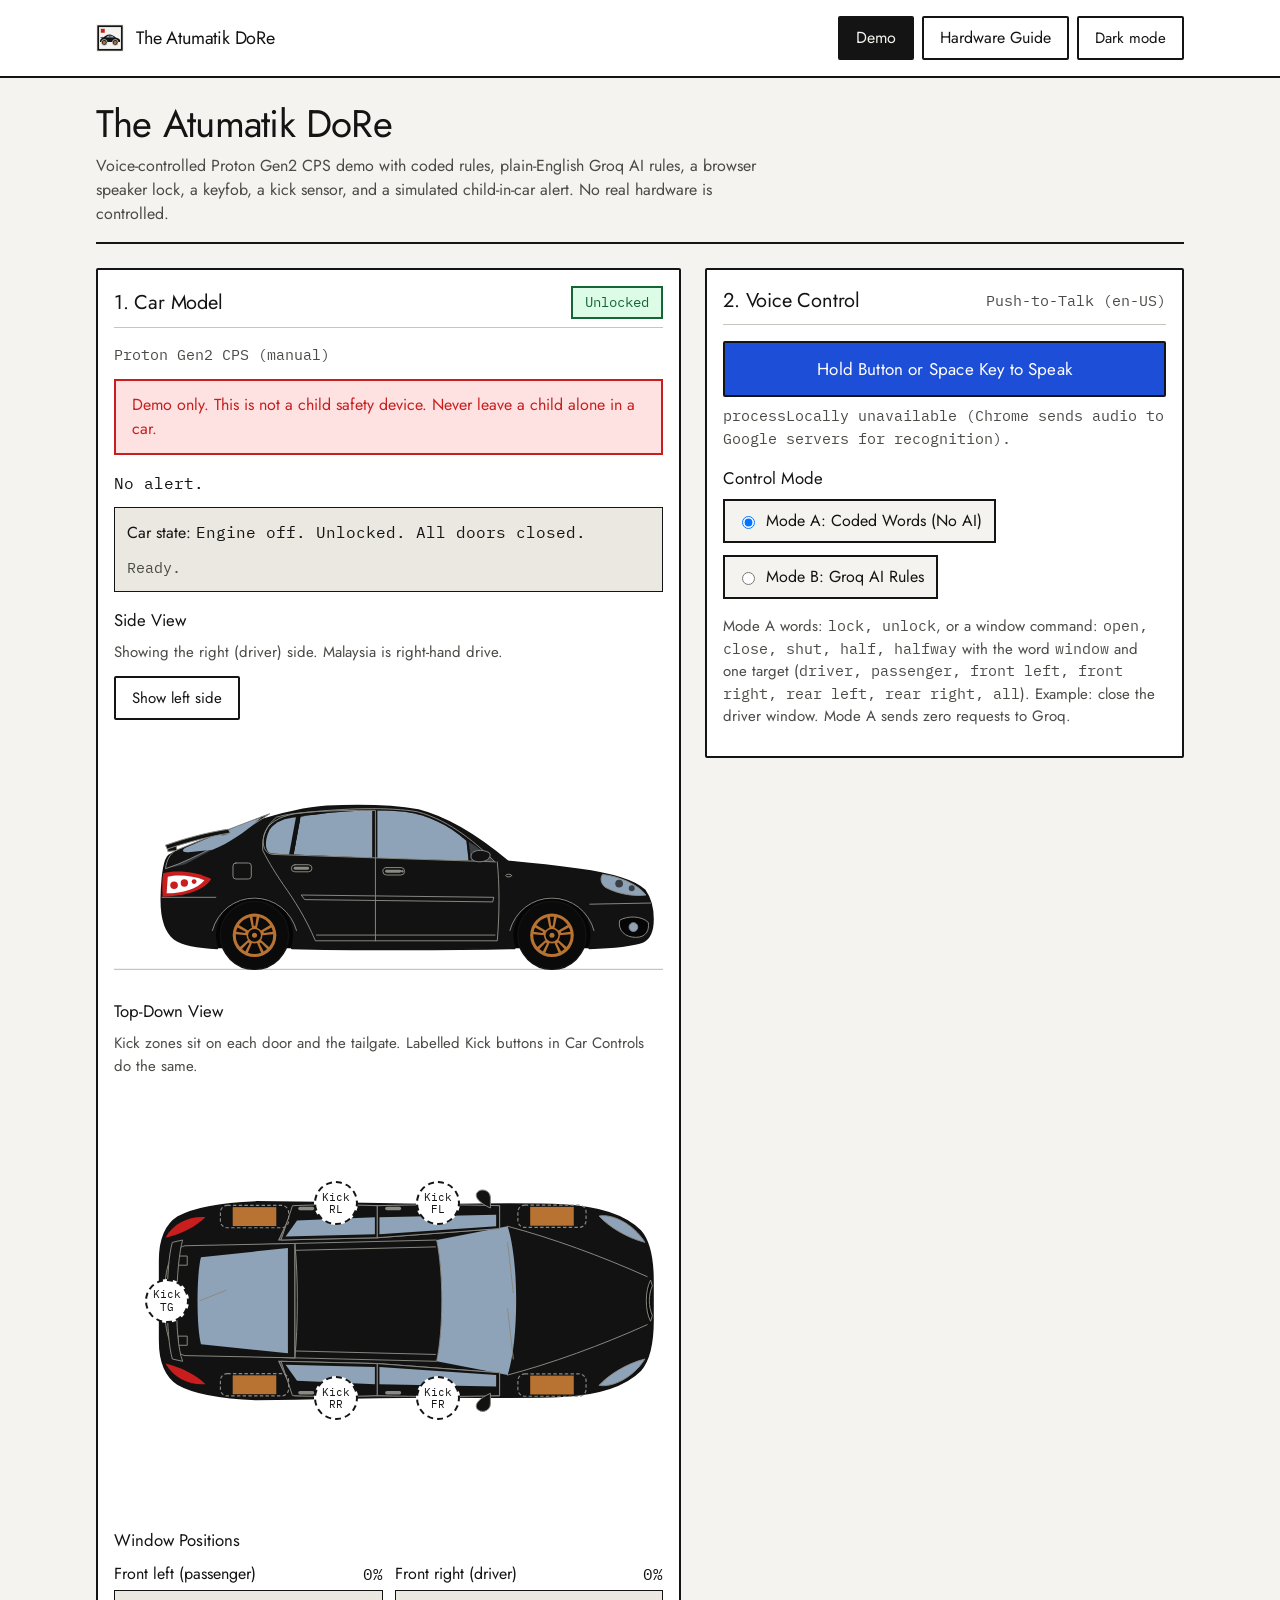
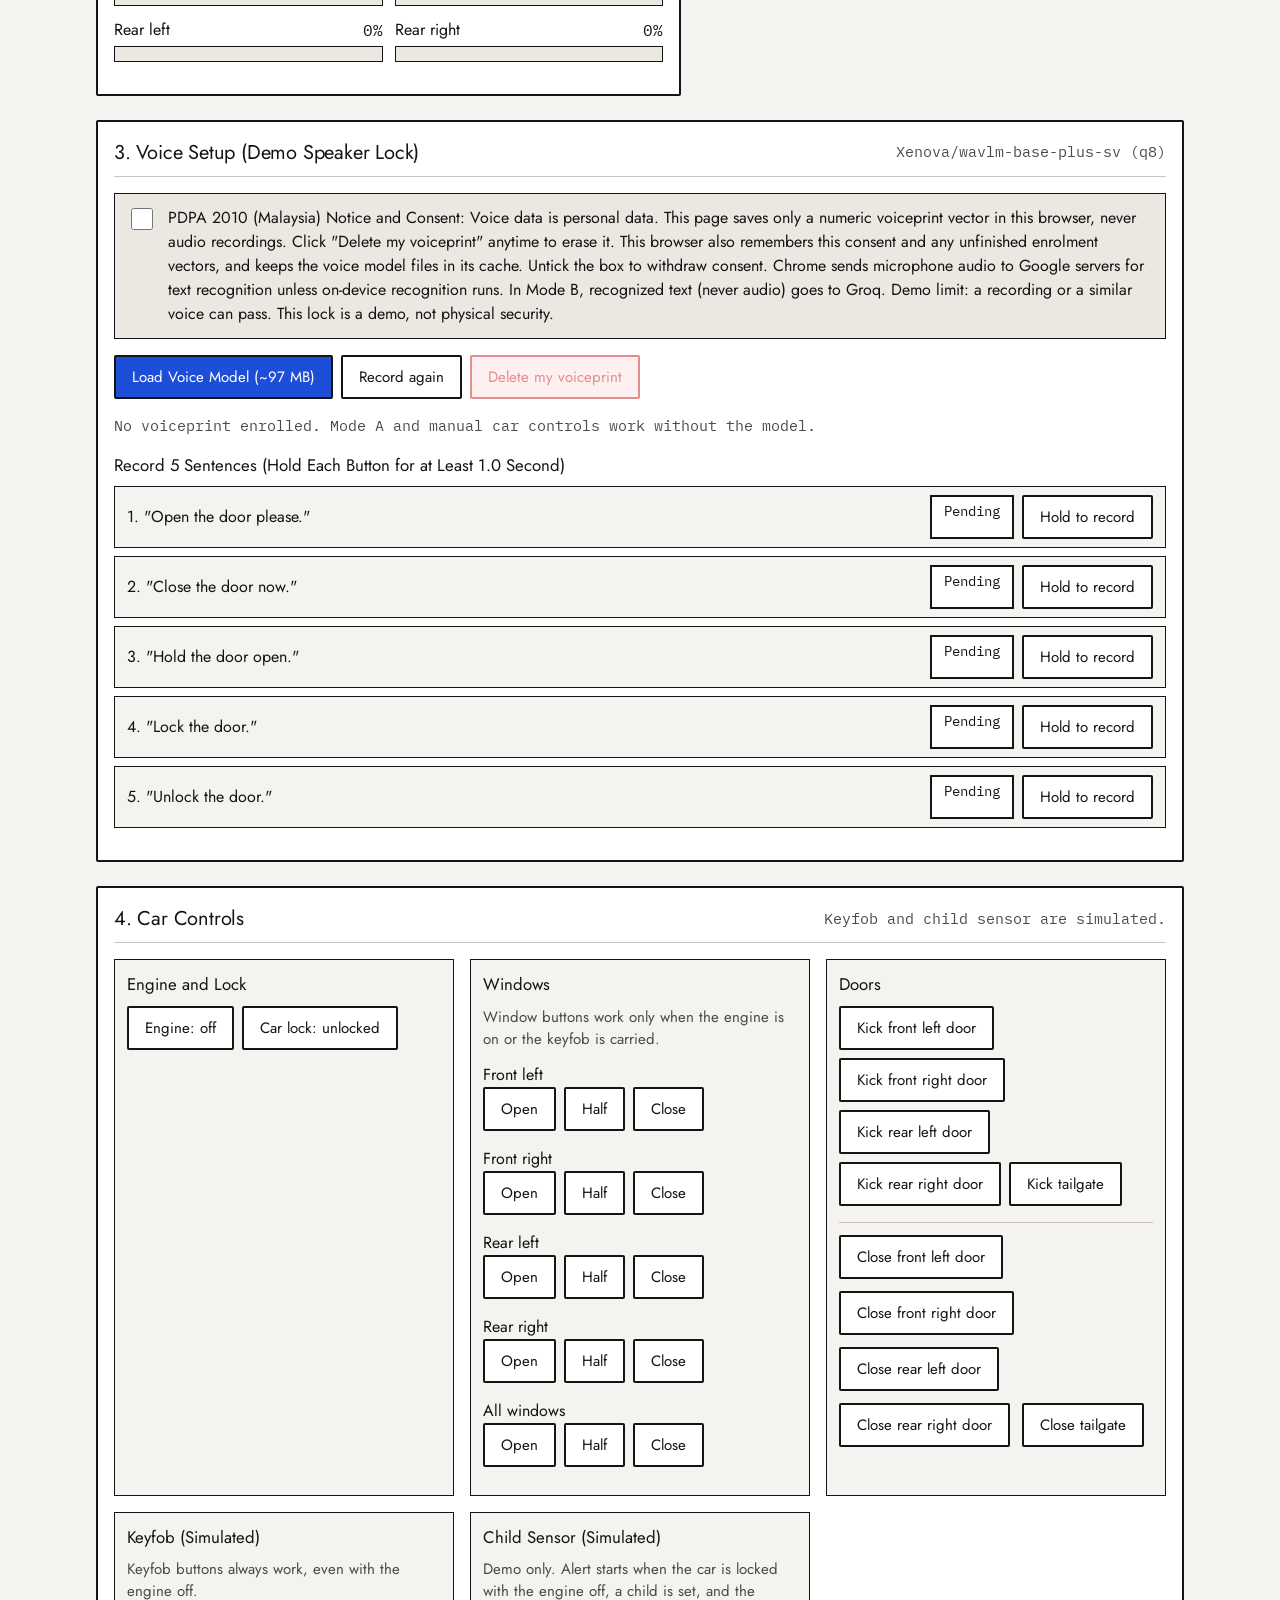
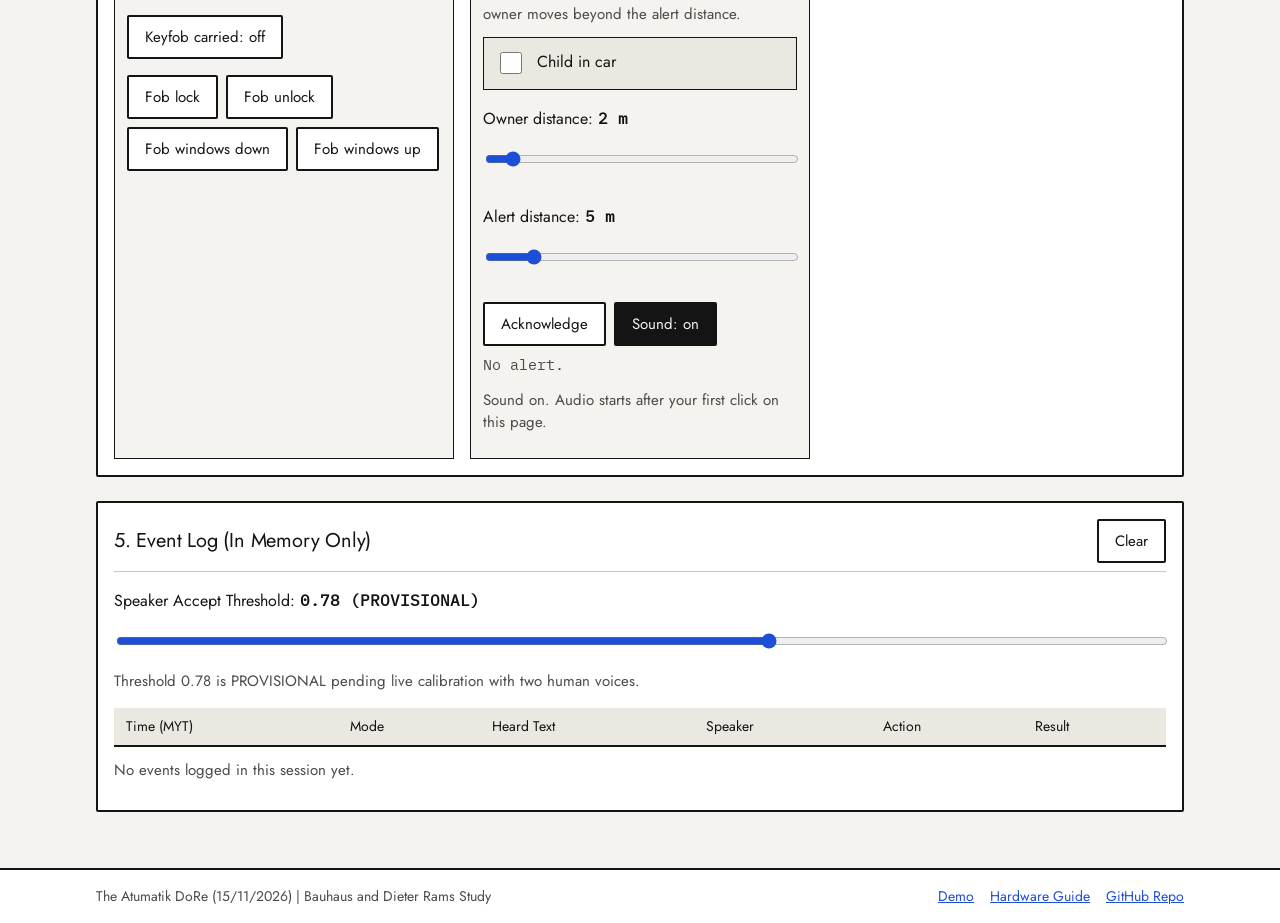
==== commit 61f2d511: "feat: redraw Gen2 CPS side and top SVG views for model v2" ====
--- a/index.html
+++ b/index.html
@@ -76,57 +76,98 @@
           <button id="mirror-toggle" type="button" class="toggle-btn" aria-pressed="false">Show left side</button>
         </div>
         <figure class="car-figure">
-          <svg id="car-side" class="car-svg" viewBox="0 0 480 190" role="img" aria-labelledby="car-side-title car-side-desc">
+          <svg id="car-side" class="car-svg" viewBox="0 -26 480 216" role="img" aria-labelledby="car-side-title car-side-desc">
             <title id="car-side-title">Side view of a black Proton Gen2 CPS with bronze rims</title>
-            <desc id="car-side-desc">Schematic drawn at 1 unit per 10 mm. Window panes slide down into the doors, open doors show as dark cut-outs, and the tailgate lifts. The text status and the window meters give the same information in words.</desc>
+            <desc id="car-side-desc">Proton Gen2 CPS profile drawn at 1 unit per 10 mm. Window panes slide down into the doors, open doors show as dark cut-outs, and the tailgate lifts on roof hinges. The text status and the window meters give the same information in words.</desc>
             <defs>
-              <clipPath id="clip-nf"><polygon points="291,86 240,47 192,39.5 190,39.5 190,81.3"/></clipPath>
-              <clipPath id="clip-nr"><polygon points="188,81.2 188,39.5 126,42 118,77.8"/></clipPath>
+              <clipPath id="clip-nf"><path d="M270 83 L268 65.5 C252 51.5 234 43 214 40.2 C204 39.2 196 39 190 39.1 L190 80.7 Z"/></clipPath>
+              <clipPath id="clip-nr"><path d="M186 80.5 L186 39.1 C166 39.3 144 41.2 123 44.5 L117 77.6 Z"/></clipPath>
             </defs>
             <line class="car-ground" x1="0" y1="178" x2="480" y2="178"/>
             <g class="car-flip">
               <g transform="translate(40 0)">
-                <path class="car-well" d="M50 159 A34.5 34.5 0 1 1 115.6 159 Z"/>
-                <path class="car-well" d="M310 159 A34.5 34.5 0 1 1 375.6 159 Z"/>
-                <path class="car-body" d="M14 153.5 Q20 159 30 159 L50 159 A34.5 34.5 0 1 1 115.6 159 L310 159 A34.5 34.5 0 1 1 375.6 159 L416 159 Q428 158 429.5 146 L430.5 135 L429 123 C427.3 121 422.8 114.7 419 111.1 C415.2 107.5 410.3 103.8 406 101.5 C401.7 99.2 397.3 98.6 393 97.4 C388.7 96.2 384.3 95.5 380 94.5 C375.7 93.5 371.3 92.5 367 91.6 C362.7 90.7 358.5 90 354 89.3 C349.5 88.6 344.4 87.7 340 87.2 C335.6 86.7 331.8 86.7 327.5 86.3 C323.2 85.9 318.4 86.4 314 84.7 C309.6 83 305.3 79.1 301 76.3 C296.7 73.5 292.3 70.7 288 67.9 C283.7 65.1 279.3 62 275 59.5 C270.7 57 266.3 55.1 262 53 C257.7 50.9 253.3 49.1 249 47 C244.7 44.9 240.3 41.9 236 40.5 C231.7 39.1 227.3 39 223 38.3 C218.7 37.7 214.3 37.2 210 36.6 C205.7 36 203.7 35 197 34.7 C190.3 34.3 178.8 34.4 170 34.5 C161.2 34.6 152.7 34.7 144 35.4 C135.3 36.2 126.7 37.3 118 39 C109.3 40.7 100.7 43.1 92 45.7 C83.3 48.3 74.7 51.6 66 54.8 C57.3 57.9 48.7 61.4 40 64.6 C31.3 67.8 18.3 72.2 14 73.7 Q4 80 1 98 L0.5 118 L1 136 Q2 148 14 153.5 Z"/>
-
-                <polygon class="car-cabin" points="291,86 240,47 192,39.5 190,39.5 190,81.3"/>
-                <polygon class="car-cabin" points="188,81.2 188,39.5 126,42 118,77.8"/>
-                <g clip-path="url(#clip-nf)"><polygon class="car-glass pane-nf" points="291,86 240,47 192,39.5 190,39.5 190,81.3"/></g>
-                <g clip-path="url(#clip-nr)"><polygon class="car-glass pane-nr" points="188,81.2 188,39.5 126,42 118,77.8"/></g>
-                <polygon class="car-glass" points="102,76 106,45.5 116,42.5 113,77"/>
-                <polygon class="car-glass" points="392,106 420,106 428,112 424,118 395,116"/>
-
-                <path class="car-line" d="M297 86 L100 77"/>
-                <path class="car-line" d="M130 111.5 L300 111.5"/>
-                <path class="car-line" d="M130 118.3 L300 118.3"/>
-                <path class="car-line" d="M140 147.4 L300 147.4"/>
-                <polygon class="car-line" points="297,84 240,47 190,39.5 190,156 297,156"/>
-                <polygon class="car-line" points="190,39.5 126,41.5 100,78 104,100 118,125 130,142 138,155 190,156"/>
-                <rect class="car-handle" x="198" y="92" width="14" height="3.4" rx="1.7"/>
-                <rect class="car-handle" x="116" y="90" width="14" height="3.4" rx="1.7"/>
-                <ellipse class="car-body" cx="277" cy="83" rx="9" ry="4.5"/>
-
-                <polygon class="car-cabin door-cut door-cut-nf" points="297,84 240,47 190,39.5 190,156 297,156"/>
-                <polygon class="car-cabin door-cut door-cut-nr" points="190,39.5 126,41.5 100,78 104,100 118,125 130,142 138,155 190,156"/>
-
-                <polygon class="car-cabin" points="100,43 92,45.7 79,50.2 66,54.8 53,59.4 40,64.6 27,69.8 14,73.7 4,80 1,98 0.5,118 1,133 20,132 40,124 62,100 84,70"/>
+                <path class="car-well" d="M50.2 159.5 A34.5 34.5 0 1 1 115.4 159.5 Z"/>
+                <path class="car-well" d="M310.2 159.5 A34.5 34.5 0 1 1 375.4 159.5 Z"/>
+                <path class="car-body" d="M115.4 159.5 C160 160.8 260 160.8 310.2 159.5 A34.5 34.5 0 1 1 375.4 159.5 C392 159 412 157.5 422 154 C429 151 431 143 431 134 C431 124 429 116 424 109 C416 101 396 94.5 366 90.5 C344 87.5 322 85.2 304 83.5 C282 65 256 46.5 226 38.8 C202 34.6 174 34.3 146 35.6 C118 37.4 86 46.8 44 63.2 C26 70.2 14 74.5 8 78.5 C4 82 2 96 1.5 114 C1 130 3.5 144 13 151.5 C21 157 36 159 50.2 159.5 A34.5 34.5 0 1 1 115.4 159.5 Z"/>
+
+                <!-- Stationary greenhouse cavities, panes, and fixed quarter glass -->
+                <path class="car-cabin" d="M270 83 L268 65.5 C252 51.5 234 43 214 40.2 C204 39.2 196 39 190 39.1 L190 80.7 Z"/>
+                <path class="car-cabin" d="M186 80.5 L186 39.1 C166 39.3 144 41.2 123 44.5 L117 77.6 Z"/>
+                <g clip-path="url(#clip-nf)"><path class="car-glass pane-nf" d="M270 83 L268 65.5 C252 51.5 234 43 214 40.2 C204 39.2 196 39 190 39.1 L190 80.7 Z"/></g>
+                <g clip-path="url(#clip-nr)"><path class="car-glass pane-nr" d="M186 80.5 L186 39.1 C166 39.3 144 41.2 123 44.5 L117 77.6 Z"/></g>
+                <path class="car-cabin" d="M293 84 L272 83 L270 66.5 C279 72 287 78 293 84 Z"/>
+                <rect class="car-pillar" x="186" y="38.8" width="4" height="42"/>
+                <path class="car-pillar" d="M123 44.5 L119 45 L113 77.6 L117 77.6 Z"/>
+                <path class="car-glass" d="M119 45 L113 77.6 L98 76.8 C92 76.2 91 66 96 56 C101 48.5 110 45.8 119 45 Z"/>
+                <path class="car-line" d="M293 84 C279 70 255 48 225 40.2 C202 36.2 162 36.5 118 42 C104 44.5 94 50 91 61 C89 70 92 77 99 77.5 L293 84 Z"/>
+
+                <!-- Stationary front headlamp, lower bumper intake, fog lamp, and creases -->
+                <path class="car-headlamp" d="M387 95 C402 97 417 103 425 113 C414 114.5 400 112 389 106 C385 102 385 98 387 95 Z"/>
+                <circle class="car-cabin" cx="401.5" cy="103" r="3.4"/>
+                <circle class="car-cabin" cx="412.5" cy="107" r="2.6"/>
+                <path class="car-grille" d="M402 135 C409 131 421 131 427 137 C428 144 425 150 416 150 C407 150 400 144 402 135 Z"/>
+                <circle class="car-headlamp" cx="414" cy="141" r="3.8"/>
+                <path class="car-line" d="M376 121 L429 120"/>
+                <path class="car-line" d="M46 144 A38 38 0 0 1 119.5 144"/>
+                <path class="car-line" d="M306 144 A38 38 0 0 1 379.5 144"/>
+                <ellipse class="car-line" cx="305" cy="96" rx="2.6" ry="1.2"/>
+
+                <!-- Stationary rear quarter bumper crease and wrap-around 3-lens tail lamp -->
+                <path class="car-line" d="M49 115 L2 115"/>
+                <path class="car-lamp" d="M3 94 C14 91 32 92.5 45 99 C39 109 22 114 2.5 114.5 C2 107 2 100 3 94 Z"/>
+                <path class="car-lamp-inner" d="M7 97 C16 95 29 96 39 100 C33 107.5 20 111.5 6 111.5 Z"/>
+                <circle class="car-lamp" cx="12.5" cy="104.5" r="3.3"/>
+                <circle class="car-lamp" cx="21.5" cy="102.5" r="3.2"/>
+                <circle class="car-lamp" cx="30" cy="101.2" r="2.1"/>
+
+                <!-- Right-side-only fuel flap and driver door lock cylinder -->
+                <g class="car-right-only">
+                  <rect class="car-line" x="64" y="85" width="16" height="14" rx="2.5"/>
+                  <circle class="car-handle" cx="212" cy="92.2" r="1.1"/>
+                </g>
+
+                <!-- Door shut lines, rubbing strip, handles, and wing mirror -->
+                <path class="car-line" d="M295 84 C297 104 297 129 295 153 L136 153 C128 134 118 118 108 104 C102 95 96 86 90 74 C89 62 93 52 102 45 C118 40 148 39 188.5 39 L188.5 153"/>
+                <path class="car-line" d="M124 113 L292 115 L291 119 L127 117 Z"/>
+                <path class="car-line" d="M137 148 L293 148"/>
+                <rect class="car-line" x="195" y="89" width="19" height="6.5" rx="3.2"/>
+                <rect class="car-handle" x="197" y="90.9" width="14" height="2.6" rx="1.3"/>
+                <rect class="car-line" x="115" y="86.5" width="18" height="6.2" rx="3.1"/>
+                <rect class="car-handle" x="117" y="88.3" width="13.5" height="2.5" rx="1.2"/>
+                <path class="car-panel" d="M272 79 C272 73.5 282 72.5 288 76 C290 78.5 288 83.5 280 84 C274 84 272 81.5 272 79 Z"/>
+
+                <!-- Open door cabin cut-outs -->
+                <path class="car-cabin door-cut door-cut-nf" d="M295 84 C297 104 297 129 295 153 L188.5 153 L188.5 39 C204 39 222 39.5 240 44 C260 51 278 65 295 84 Z"/>
+                <path class="car-cabin door-cut door-cut-nr" d="M188.5 39 L188.5 153 L136 153 C128 134 118 118 108 104 C102 95 96 86 90 74 C89 62 93 52 102 45 C118 40 148 39 188.5 39 Z"/>
+
+                <!-- Boot rim cavity and hinged tailgate with pylon spoiler (never crosses D-glass or tail lamp) -->
+                <path class="car-cabin" d="M96 42 C72 51 38 64 14 74 C9 77 6 82 5 90 L22 86 C48 73 74 58 96 42 Z"/>
                 <g class="side-tailgate">
-                  <polygon class="car-body" points="100,43 92,45.7 79,50.2 66,54.8 53,59.4 40,64.6 27,69.8 14,73.7 4,80 1,98 0.5,118 1,133 20,132 40,124 62,100 84,70"/>
-                  <polygon class="car-glass" points="94,47 66,57 40,67 22,75 20,90 42,95 62,90 82,66"/>
-                  <polygon class="car-body" points="10,71 52,57 52,62 14,75"/>
-                  <polygon class="car-lamp" points="6,98 38,102 41,111 5,119"/>
+                  <path class="car-panel" d="M96 42 C72 51 38 64 14 74 C9 77 6 82 5 90 L16 86 C44 74 72 58 96 42 Z"/>
+                  <path class="car-glass" d="M89 45 C68 53 42 63 22 72 C19 74 20 76 25 75.5 L46 73.5 C64 66 78 55 89 45 Z"/>
+                  <path class="car-panel" d="M54 61 L54 56.5 L59 56 L59 60 Z"/>
+                  <path class="car-panel" d="M7 70 L14 67.5 L15 74 L7 75 Z"/>
+                  <path class="car-panel" d="M5 69.5 C22 63.5 42 58 60 55.5 L61.5 58.8 C44 61.5 24 67 6.5 72.8 Z"/>
                 </g>
 
+                <!-- 5-split-spoke 15-inch bronze alloy wheels -->
                 <g>
                   <circle class="car-tyre" cx="82.8" cy="148.2" r="29.8"/>
+                  <circle class="car-disc" cx="82.8" cy="148.2" r="14.5"/>
                   <circle class="car-rim" cx="82.8" cy="148.2" r="19.05"/>
-                  <g class="car-hole"><circle cx="82.8" cy="136.7" r="3.6"/><circle cx="93.7" cy="144.6" r="3.6"/><circle cx="89.6" cy="157.5" r="3.6"/><circle cx="76" cy="157.5" r="3.6"/><circle cx="71.9" cy="144.6" r="3.6"/><circle cx="82.8" cy="148.2" r="4"/></g>
+                  <path class="car-hole" d="M85.0 141.5 L87.0 132.5 A16.3 16.3 0 0 1 96.5 139.3 L88.5 144.1 A7 7 0 0 0 85.0 141.5 Z M89.8 148.2 L99.1 147.3 A16.3 16.3 0 0 1 95.5 158.5 L88.5 152.3 A7 7 0 0 0 89.8 148.2 Z M85.0 154.9 L88.6 163.4 A16.3 16.3 0 0 1 77.0 163.4 L80.6 154.9 A7 7 0 0 0 85.0 154.9 Z M77.1 152.3 L70.1 158.5 A16.3 16.3 0 0 1 66.5 147.3 L75.8 148.2 A7 7 0 0 0 77.1 152.3 Z M77.1 144.1 L69.1 139.3 A16.3 16.3 0 0 1 78.6 132.5 L80.6 141.5 A7 7 0 0 0 77.1 144.1 Z"/>
+                  <path class="car-hole" d="M82.1 139.8 L81.0 132.0 A16.3 16.3 0 0 1 84.6 132.0 L83.5 139.8 Z M90.6 145.0 L97.6 141.4 A16.3 16.3 0 0 1 98.8 145.0 L91.0 146.2 Z M88.3 154.6 L93.8 160.2 A16.3 16.3 0 0 1 90.8 162.4 L87.2 155.4 Z M78.4 155.4 L74.8 162.4 A16.3 16.3 0 0 1 71.8 160.2 L77.3 154.6 Z M74.6 146.2 L66.8 145.0 A16.3 16.3 0 0 1 68.0 141.4 L75.0 145.0 Z"/>
+                  <circle class="car-hole" cx="82.8" cy="148.2" r="5.6"/>
+                  <circle class="car-rim" cx="82.8" cy="148.2" r="2.2"/>
                 </g>
                 <g>
                   <circle class="car-tyre" cx="342.8" cy="148.2" r="29.8"/>
+                  <circle class="car-disc" cx="342.8" cy="148.2" r="14.5"/>
                   <circle class="car-rim" cx="342.8" cy="148.2" r="19.05"/>
-                  <g class="car-hole"><circle cx="342.8" cy="136.7" r="3.6"/><circle cx="353.7" cy="144.6" r="3.6"/><circle cx="349.6" cy="157.5" r="3.6"/><circle cx="336" cy="157.5" r="3.6"/><circle cx="331.9" cy="144.6" r="3.6"/><circle cx="342.8" cy="148.2" r="4"/></g>
+                  <path class="car-hole" d="M345.0 141.5 L347.0 132.5 A16.3 16.3 0 0 1 356.5 139.3 L348.5 144.1 A7 7 0 0 0 345.0 141.5 Z M349.8 148.2 L359.1 147.3 A16.3 16.3 0 0 1 355.5 158.5 L348.5 152.3 A7 7 0 0 0 349.8 148.2 Z M345.0 154.9 L348.6 163.4 A16.3 16.3 0 0 1 337.0 163.4 L340.6 154.9 A7 7 0 0 0 345.0 154.9 Z M337.1 152.3 L330.1 158.5 A16.3 16.3 0 0 1 326.5 147.3 L335.8 148.2 A7 7 0 0 0 337.1 152.3 Z M337.1 144.1 L329.1 139.3 A16.3 16.3 0 0 1 338.6 132.5 L340.6 141.5 A7 7 0 0 0 337.1 144.1 Z"/>
+                  <path class="car-hole" d="M342.1 139.8 L341.0 132.0 A16.3 16.3 0 0 1 344.6 132.0 L343.5 139.8 Z M350.6 145.0 L357.6 141.4 A16.3 16.3 0 0 1 358.8 145.0 L351.0 146.2 Z M348.3 154.6 L353.8 160.2 A16.3 16.3 0 0 1 350.8 162.4 L347.2 155.4 Z M338.4 155.4 L334.8 162.4 A16.3 16.3 0 0 1 331.8 160.2 L337.3 154.6 Z M334.6 146.2 L326.8 145.0 A16.3 16.3 0 0 1 328.0 141.4 L335.0 145.0 Z"/>
+                  <circle class="car-hole" cx="342.8" cy="148.2" r="5.6"/>
+                  <circle class="car-rim" cx="342.8" cy="148.2" r="2.2"/>
                 </g>
               </g>
             </g>
@@ -138,31 +179,68 @@
         <div class="car-figure car-top-wrap">
           <svg id="car-top" class="car-svg" viewBox="0 0 480 370" role="img" aria-labelledby="car-top-title car-top-desc">
             <title id="car-top-title">Top-down view of a black Proton Gen2 CPS with bronze rims</title>
-            <desc id="car-top-desc">Schematic drawn at 1 unit per 10 mm, front at right. The four doors swing out and the tailgate lifts. Dashed outlines show the wheels hidden under the body. The text status in words gives the same information.</desc>
+            <desc id="car-top-desc">Plan view drawn at 1 unit per 10 mm, front at right. The four doors swing out and the tailgate lifts. Dashed outlines show the wheels hidden under the body. The text status in words gives the same information.</desc>
             <g transform="translate(40 0)">
-              <path class="car-body" d="M0 130 C1 128.2 2.7 122.7 6 119 C9.3 115.3 13.5 110.9 20 108 C26.5 105.1 34.7 103 45 101.5 C55.3 100 67.8 99.5 82 99 C96.2 98.5 110.3 98.8 130 98.8 C149.7 98.7 176.7 98.6 200 98.8 C223.3 98.9 248.3 99 270 99.5 C291.7 100 311.7 100.3 330 101.5 C348.3 102.8 366.7 104.4 380 107 C393.3 109.6 402.3 112.7 410 117 C417.7 121.3 422.5 126.7 426 133 C429.5 139.3 430.2 151.3 431 155 L431 215 C430.2 218.7 429.5 230.7 426 237 C422.5 243.3 417.7 248.7 410 253 C402.3 257.3 393.3 260.4 380 263 C366.7 265.6 348.3 267.3 330 268.5 C311.7 269.8 291.7 270 270 270.5 C248.3 271 223.3 271.1 200 271.3 C176.7 271.4 149.7 271.3 130 271.3 C110.3 271.2 96.2 271.5 82 271 C67.8 270.5 55.3 270 45 268.5 C34.7 267 26.5 264.9 20 262 C13.5 259.1 9.3 254.7 6 251 C2.7 247.3 1 241.8 0 240 Z"/>
-
-              <polygon class="car-glass" points="301,119 236,128 236,242 301,251"/>
-              <polygon class="car-panel" points="120,128 236,128 236,242 120,242"/>
-
-              <rect class="car-cabin" x="190" y="259" width="107" height="11"/>
-              <rect class="car-cabin" x="118" y="259" width="72" height="11"/>
-              <rect class="car-cabin" x="190" y="100" width="107" height="11"/>
-              <rect class="car-cabin" x="118" y="100" width="72" height="11"/>
-              <rect class="car-panel top-door top-door-fr" x="190" y="259" width="107" height="11"/>
-              <rect class="car-panel top-door top-door-rr" x="118" y="259" width="72" height="11"/>
-              <rect class="car-panel top-door top-door-fl" x="190" y="100" width="107" height="11"/>
-              <rect class="car-panel top-door top-door-rl" x="118" y="100" width="72" height="11"/>
-              <ellipse class="car-panel" cx="285" cy="96" rx="8" ry="4"/>
-              <ellipse class="car-panel" cx="285" cy="274" rx="8" ry="4"/>
-
-              <path class="car-cabin" d="M120 131 L12 133 Q2 140 0 150 L0 220 Q2 230 12 237 L120 239 Z"/>
+              <!-- Plan body silhouette fitted to 431 x 172.5 spec -->
+              <path class="car-body" d="M0 150 C0 132 5 119 16 112 C30 104 54 100 84 98.8 C126 98.8 184 101 242 101 C286 101 324 100 352 101.5 C382 103 406 110 420 124 C428 133 431 148 431 168 L431 202 C431 222 428 237 420 246 C406 260 382 267 352 268.5 C324 270 286 269 242 269 C184 269 126 271.2 84 271.2 C54 270 30 266 16 258 C5 251 0 238 0 220 Z"/>
+
+              <!-- Bonnet V-creases, nose grille, headlamps, and rear lamps -->
+              <path class="car-line" d="M304 120 C342 130 386 146 426 164"/>
+              <path class="car-line" d="M304 250 C342 240 386 224 426 206"/>
+              <path class="car-grille" d="M429 167 C424 176 424 194 429 203 L430.5 198 C427 190 427 180 430.5 172 Z"/>
+              <path class="car-headlamp" d="M424 134 C414 118 396 109 384 111 C392 120 408 130 424 134 Z"/>
+              <path class="car-headlamp" d="M424 236 C414 252 396 261 384 259 C392 250 408 240 424 236 Z"/>
+              <path class="car-lamp" d="M5 130 C12 117 26 111 40 112 C32 120 18 127 5 130 Z"/>
+              <path class="car-lamp" d="M5 240 C12 253 26 259 40 258 C32 250 18 243 5 240 Z"/>
+
+              <!-- Windscreen, wipers, and roof panel -->
+              <path class="car-glass" d="M304 120 C314 150 314 220 304 250 L242 238 C248 210 248 160 242 132 Z"/>
+              <path class="car-line" d="M304 134 L309 178 M304 192 L309 236"/>
+              <path class="car-panel" d="M242 132 C248 160 248 210 242 238 L118 235 C121 208 121 162 118 135 Z"/>
+              <path class="car-line" d="M241 138 L119 141 M241 232 L119 229"/>
+
+              <!-- Door cabin sill apertures (exposed when doors open) -->
+              <path class="car-aperture" d="M190 240 L297 248 L297 268 L190 268 Z"/>
+              <path class="car-aperture" d="M104 238 L190 240 L190 268 L118 268 Z"/>
+              <path class="car-aperture" d="M190 130 L297 122 L297 102 L190 102 Z"/>
+              <path class="car-aperture" d="M104 132 L190 130 L190 102 L118 102 Z"/>
+
+              <!-- Sculpted swinging door panels with glass strip, mirror (front), and handles -->
+              <g class="top-door top-door-fr">
+                <path class="car-panel" d="M190 240 L297 248 L297 268 C264 269 226 269 190 268 Z"/>
+                <path class="car-glass" d="M192 243 L294 250 L294 260 L192 258 Z"/>
+                <rect class="car-handle" x="197" y="264" width="14" height="3" rx="1.5"/>
+                <path class="car-panel" d="M289 266 L289 275 C289 282 280 284 277 279 C275 275 280 270 289 266 Z"/>
+              </g>
+              <g class="top-door top-door-rr">
+                <path class="car-panel" d="M106 238 L190 240 L190 268 C164 269 138 269 116 268 Z"/>
+                <path class="car-glass" d="M110 241 L188 243 L188 258 L120 255 Z"/>
+                <rect class="car-handle" x="121" y="264" width="14" height="3" rx="1.5"/>
+              </g>
+              <g class="top-door top-door-fl">
+                <path class="car-panel" d="M190 130 L297 122 L297 102 C264 101 226 101 190 102 Z"/>
+                <path class="car-glass" d="M192 127 L294 120 L294 110 L192 112 Z"/>
+                <rect class="car-handle" x="197" y="103" width="14" height="3" rx="1.5"/>
+                <path class="car-panel" d="M289 104 L289 95 C289 88 280 86 277 91 C275 95 280 100 289 104 Z"/>
+              </g>
+              <g class="top-door top-door-rl">
+                <path class="car-panel" d="M106 132 L190 130 L190 102 C164 101 138 101 116 102 Z"/>
+                <path class="car-glass" d="M110 129 L188 127 L188 112 L120 115 Z"/>
+                <rect class="car-handle" x="121" y="103" width="14" height="3" rx="1.5"/>
+              </g>
+
+              <!-- Boot compartment aperture and hinged tailgate with tapered rear glass and spoiler -->
+              <path class="car-aperture" d="M118 135 L26 138 C12 141 6 154 6 185 C6 216 12 229 26 232 L118 235 Z"/>
               <g class="top-tailgate">
-                <path class="car-panel" d="M120 131 L12 133 Q2 140 0 150 L0 220 Q2 230 12 237 L120 239 Z"/>
-                <polygon class="car-glass" points="112,137 40,146 40,224 112,233"/>
-                <rect class="car-panel" x="24" y="139" width="12" height="92"/>
+                <path class="car-panel" d="M118 135 L22 137 C10 140 4 154 4 185 C4 216 10 230 22 233 L118 235 Z"/>
+                <path class="car-glass" d="M112 139 L36 147 C32 162 32 208 36 223 L112 231 Z"/>
+                <path class="car-line" d="M35 185 L58 176"/>
+                <rect class="car-panel" x="16" y="146" width="8" height="8"/>
+                <rect class="car-panel" x="16" y="216" width="8" height="8"/>
+                <path class="car-panel" d="M20 132 C14 152 12 218 20 238 L11 236 C5 216 5 154 11 134 Z"/>
               </g>
 
+              <!-- Dashed hidden wheels with bronze rim strip -->
               <rect class="car-tyre-hidden" x="53" y="101.75" width="59.6" height="19.5" rx="6"/>
               <rect class="car-tyre-hidden" x="53" y="248.75" width="59.6" height="19.5" rx="6"/>
               <rect class="car-tyre-hidden" x="313" y="101.5" width="59.6" height="19.5" rx="6"/>
--- a/assets/styles.css
+++ b/assets/styles.css
@@ -248,6 +248,10 @@
   transform: translate(480px, 0) scale(-1, 1);
 }
 
+.is-mirrored .car-right-only {
+  display: none;
+}
+
 .car-ground {
   stroke: var(--car-ground);
   stroke-width: 1;
@@ -263,7 +267,7 @@
 .car-line {
   fill: none;
   stroke: var(--car-line);
-  stroke-width: 0.8;
+  stroke-width: 0.85;
   stroke-linecap: round;
   stroke-linejoin: round;
 }
@@ -275,8 +279,12 @@
 .car-panel {
   fill: var(--car-body);
   stroke: var(--car-line);
-  stroke-width: 0.8;
+  stroke-width: 0.85;
   stroke-linejoin: round;
+}
+
+.car-pillar {
+  fill: var(--car-body);
 }
 
 .car-glass {
@@ -285,6 +293,12 @@
 
 .car-cabin {
   fill: var(--car-cabin);
+}
+
+.car-aperture {
+  fill: var(--car-cabin);
+  stroke: var(--car-line);
+  stroke-width: 0.9;
 }
 
 .car-well {
@@ -308,12 +322,32 @@
   fill: var(--car-rim);
 }
 
+.car-disc {
+  fill: var(--car-cabin);
+}
+
 .car-hole {
   fill: var(--car-tyre);
 }
 
 .car-lamp {
   fill: var(--car-lamp);
+}
+
+.car-lamp-inner {
+  fill: var(--surface);
+}
+
+.car-headlamp {
+  fill: var(--car-glass);
+  stroke: var(--car-line);
+  stroke-width: 0.85;
+}
+
+.car-grille {
+  fill: var(--car-well);
+  stroke: var(--car-line);
+  stroke-width: 0.85;
 }
 
 .pane-nf,
@@ -333,6 +367,11 @@
   transform: translateY(calc(var(--win-nr) * 46px));
 }
 
+.door-cut {
+  stroke: var(--car-line);
+  stroke-width: 1;
+}
+
 .door-cut-nf {
   opacity: var(--door-nf);
 }
@@ -342,13 +381,13 @@
 }
 
 .side-tailgate {
-  transform: rotate(calc(var(--tailgate) * 40deg));
-  transform-origin: 100px 43px;
+  transform: rotate(calc(var(--tailgate) * 48deg));
+  transform-origin: 96px 42px;
 }
 
 .top-tailgate {
-  transform: scaleX(calc(1 - var(--tailgate) * 0.5));
-  transform-origin: 120px 185px;
+  transform: scaleX(calc(1 - var(--tailgate) * 0.55));
+  transform-origin: 118px 185px;
 }
 
 .top-door-fr { transform: rotate(calc(var(--door-fr) * -60deg)); transform-origin: 297px 265px; }
